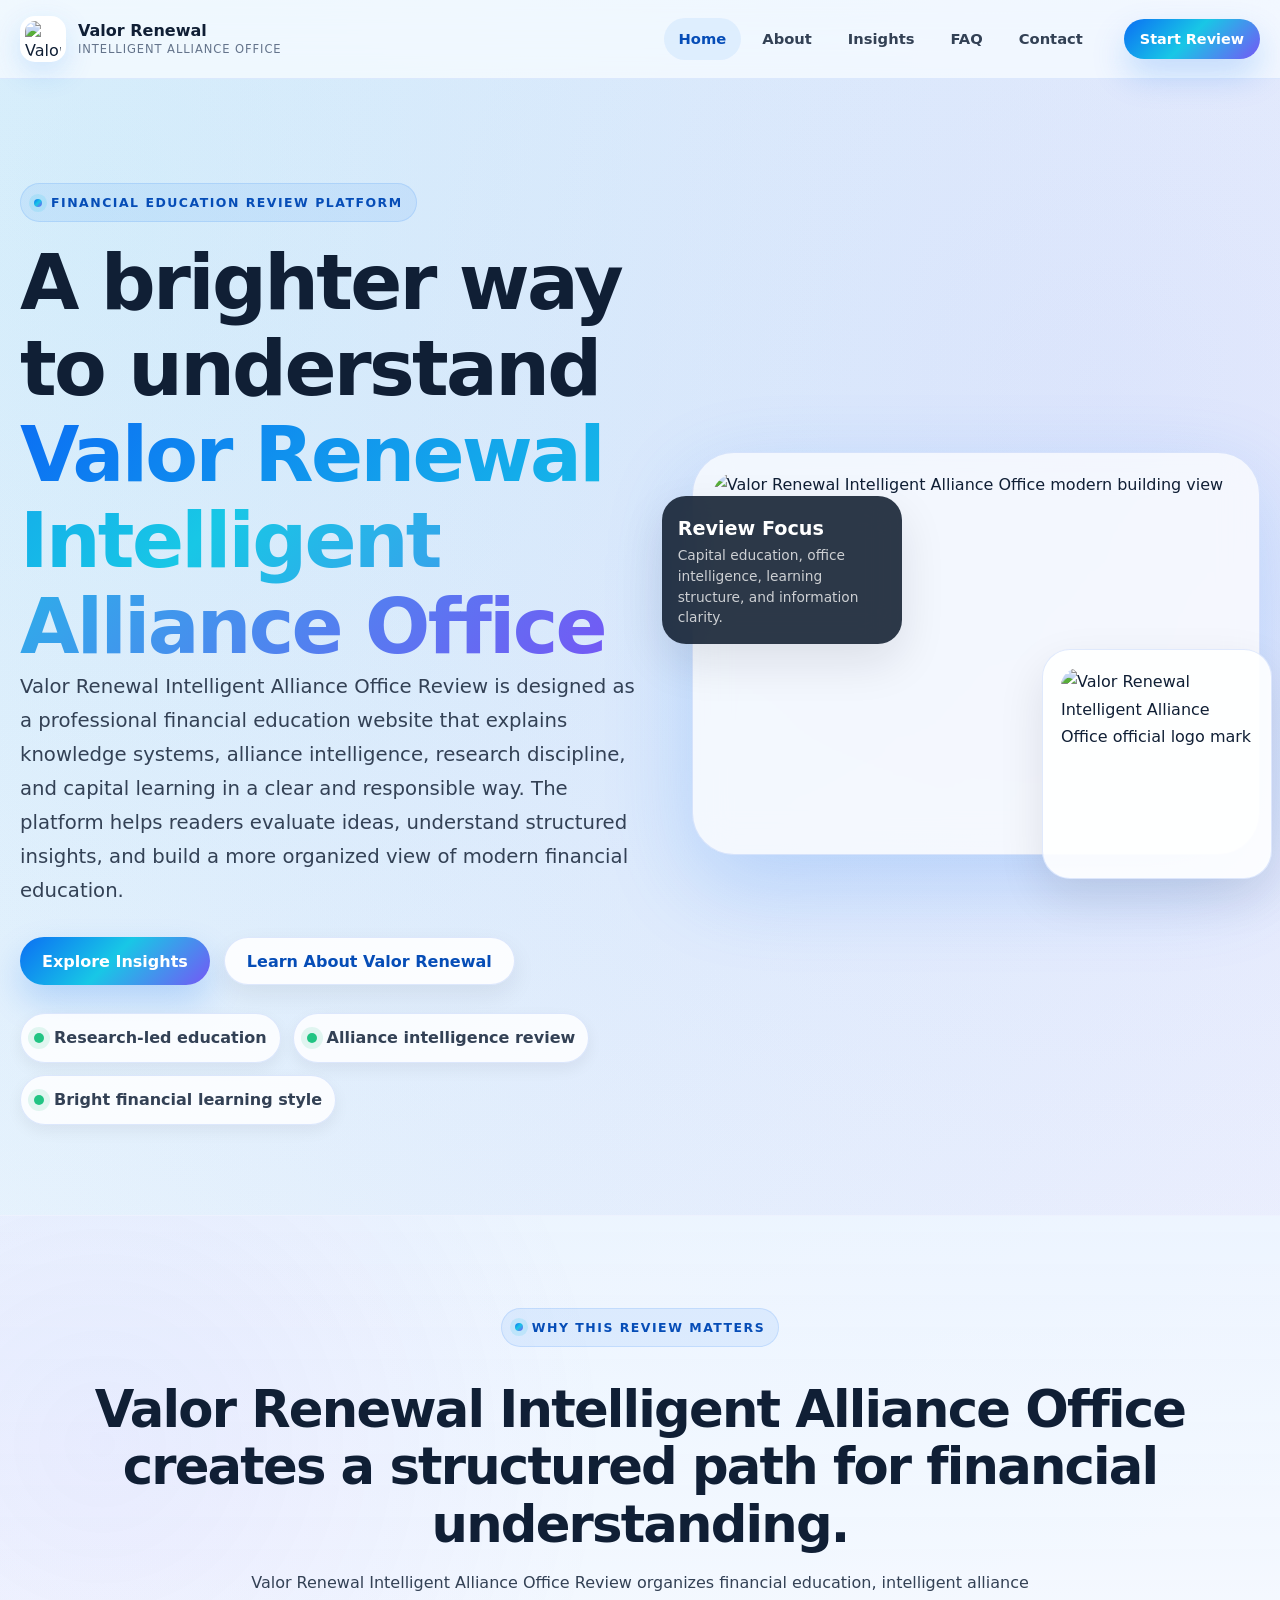
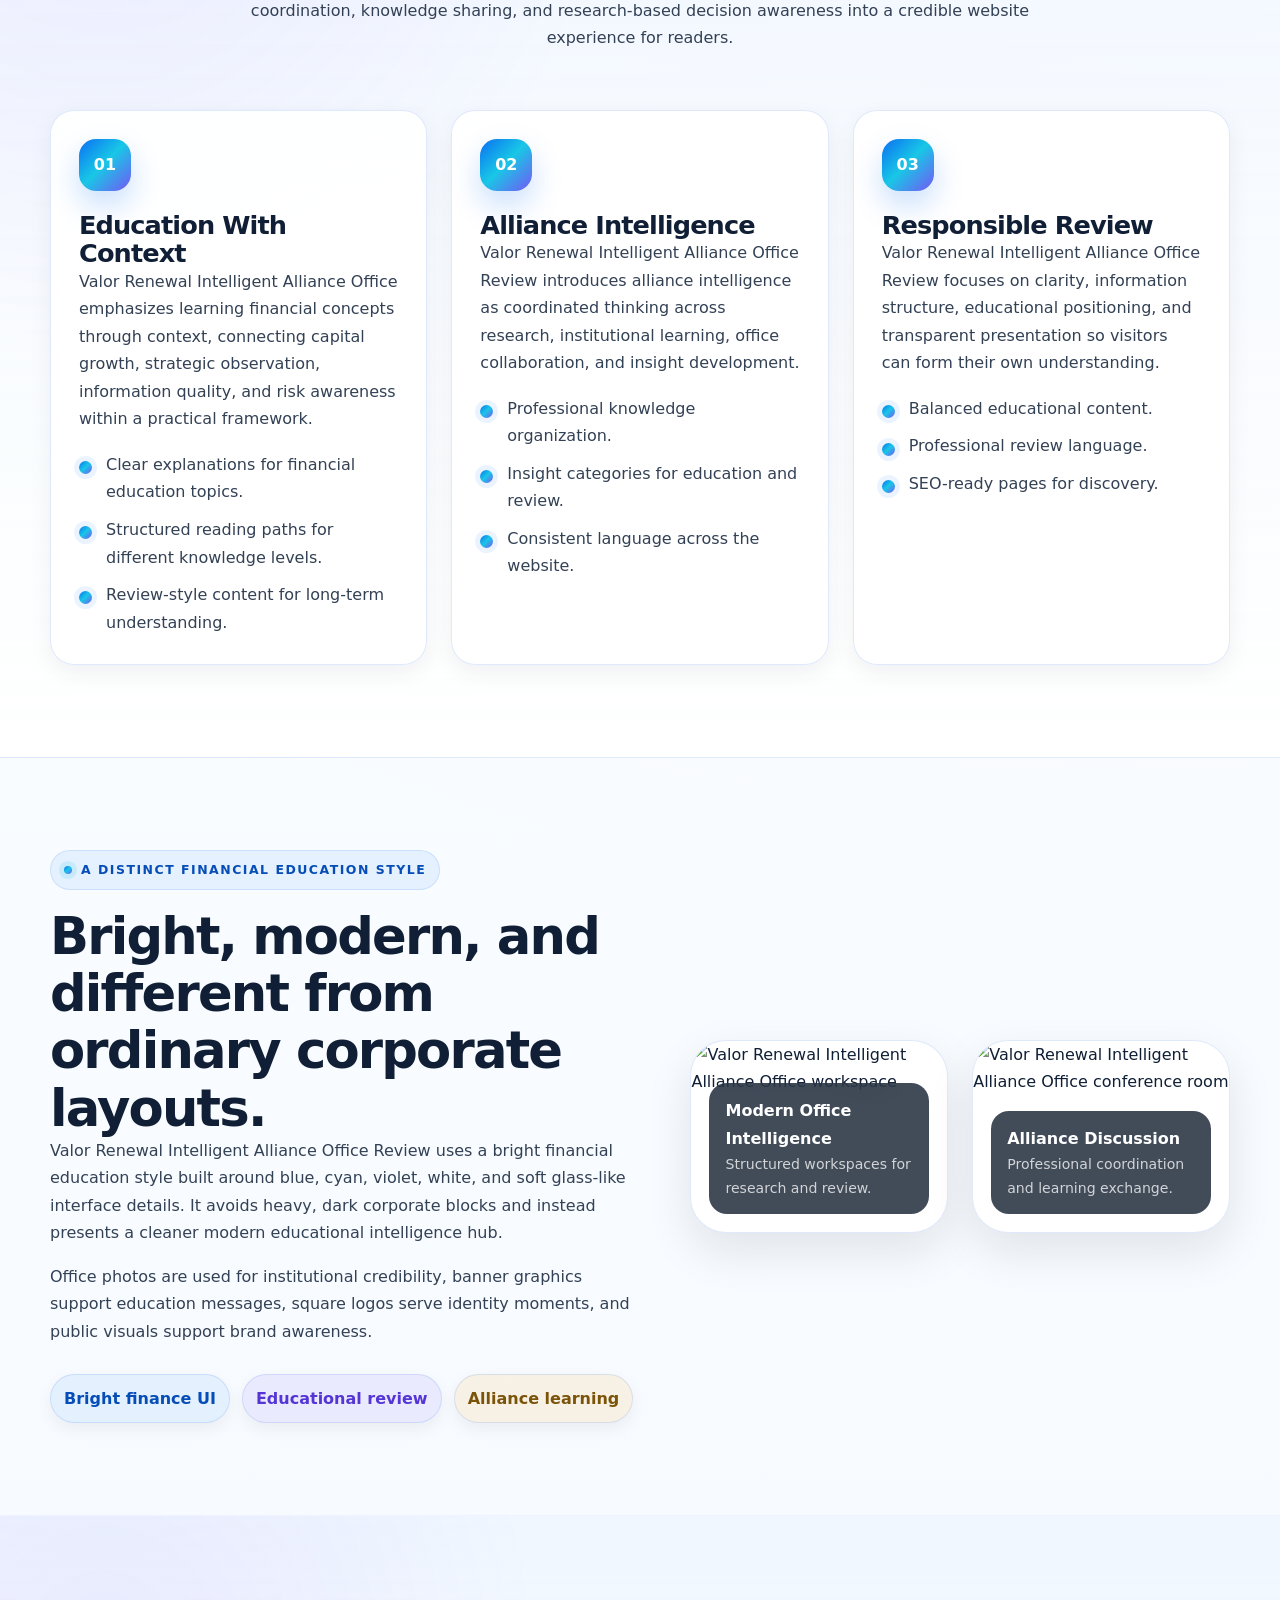
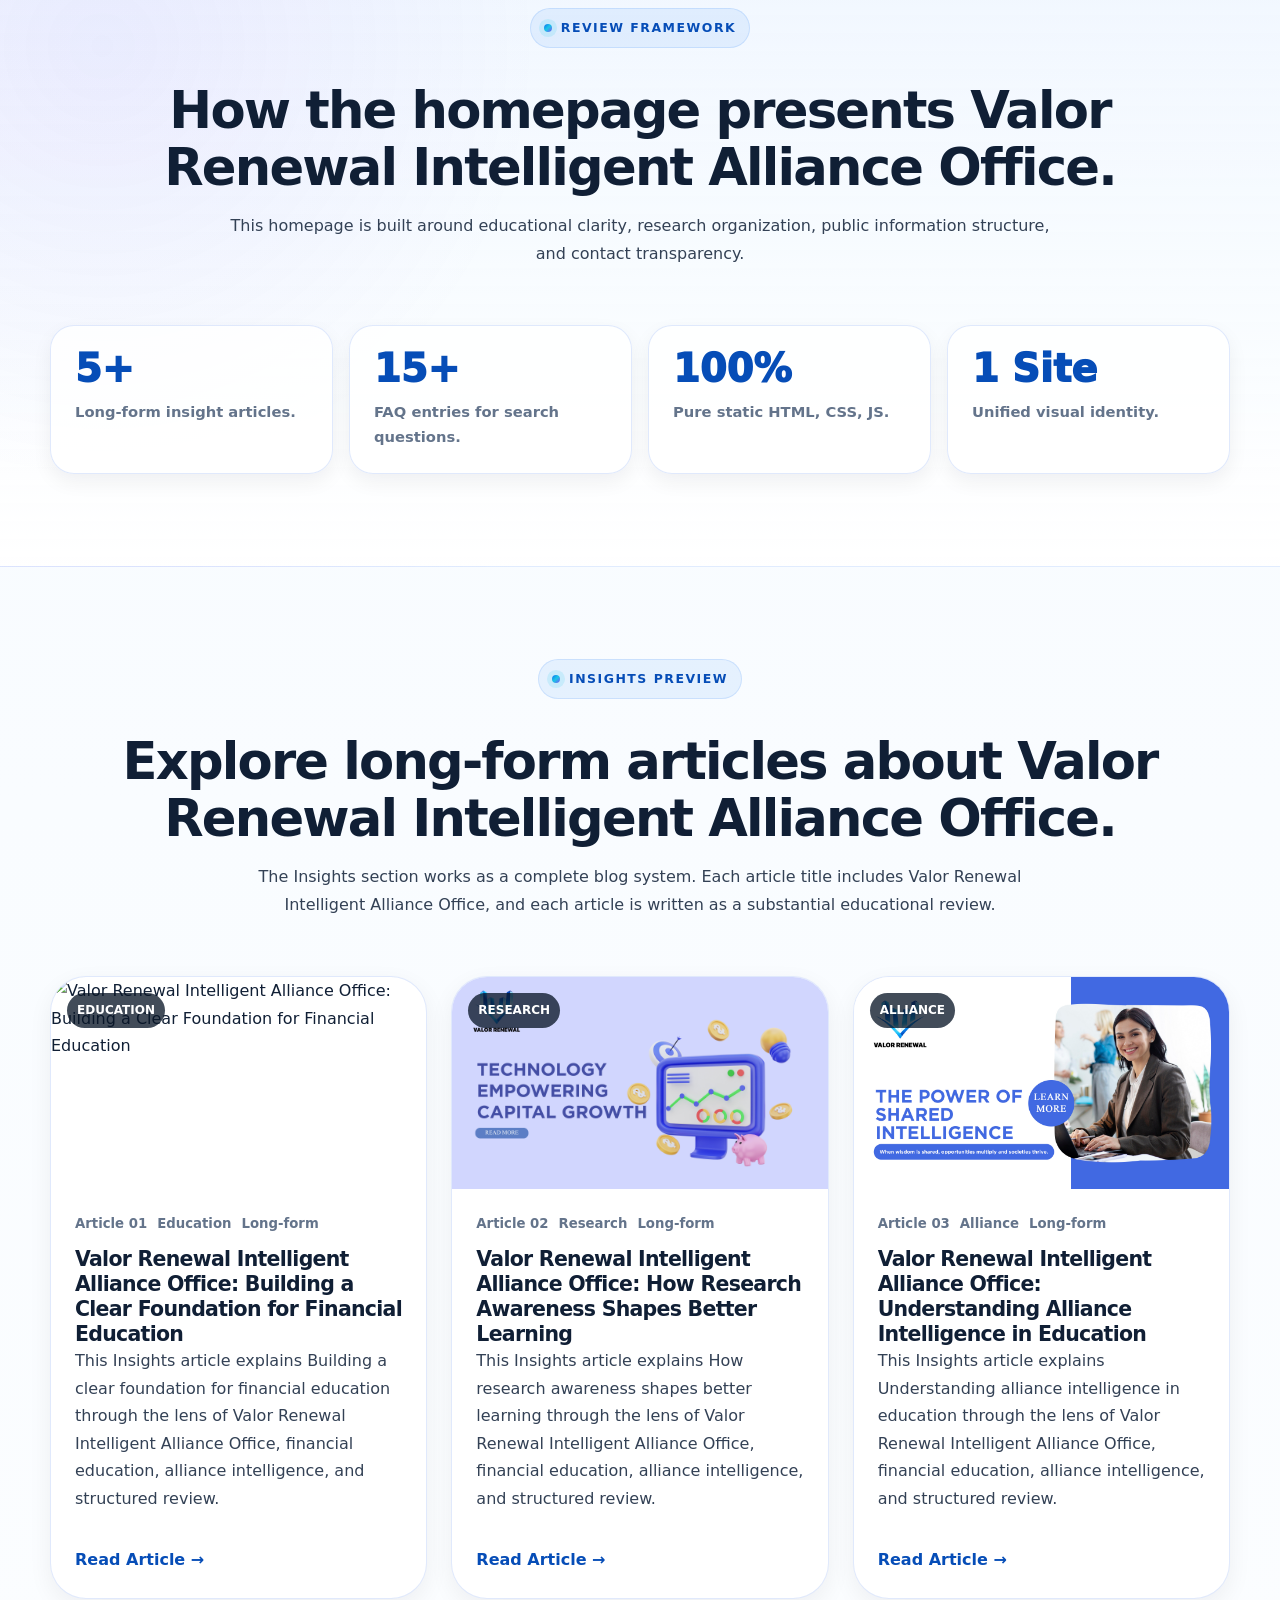
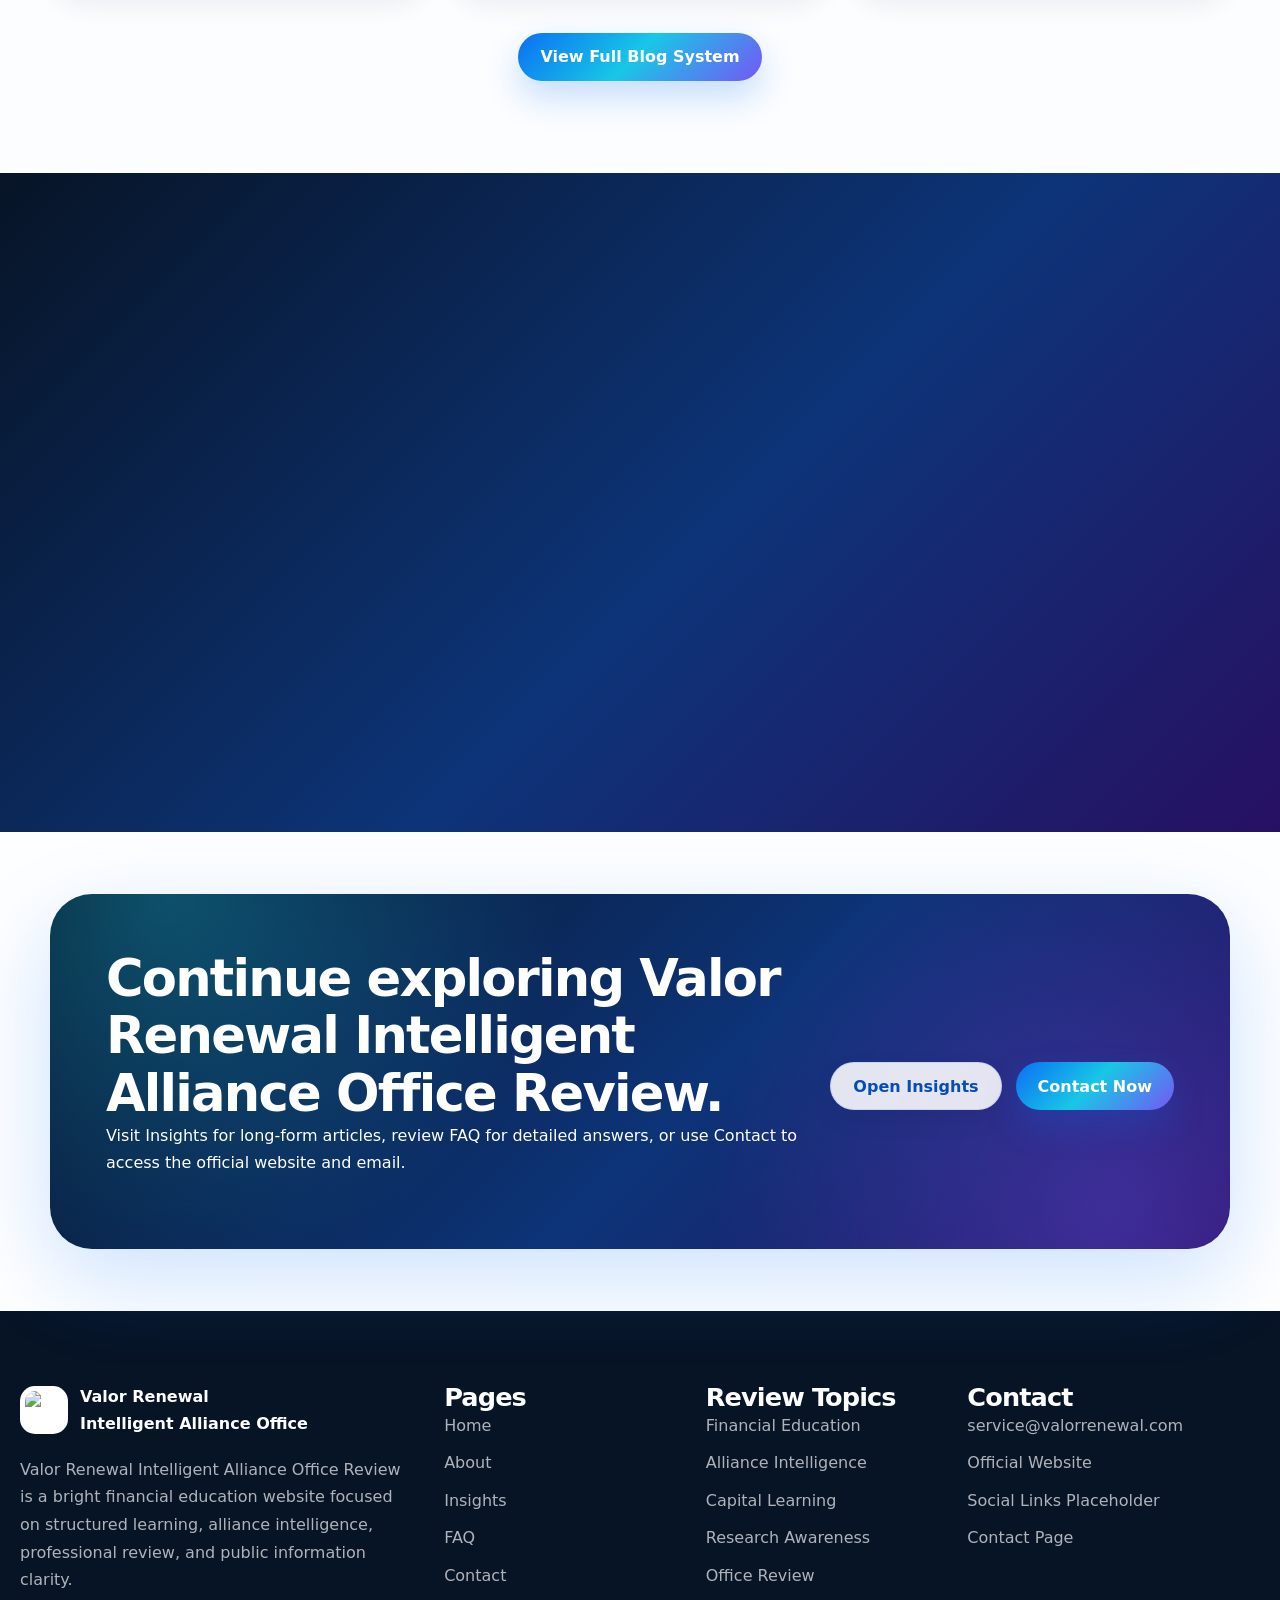
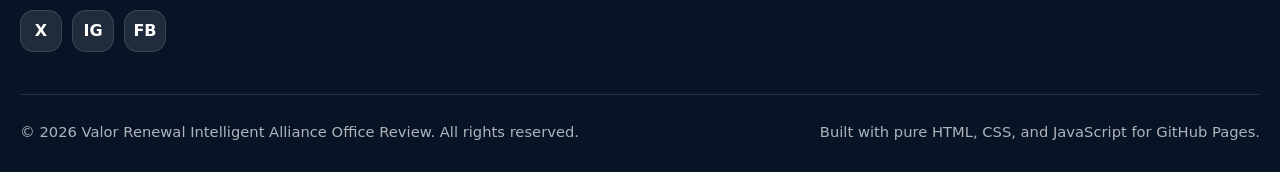
==== index.html @ 19600dc2 "Add files via upload" ====
<!DOCTYPE html>
<html lang="en">
<head>
  <meta charset="UTF-8">
  <meta http-equiv="X-UA-Compatible" content="IE=edge">
  <title>Valor Renewal Intelligent Alliance Office Review | Financial Education &amp; Alliance Intelligence</title>
  <meta name="viewport" content="width=device-width, initial-scale=1.0">
  <meta name="description" content="Valor Renewal Intelligent Alliance Office Review introduces a bright, modern financial education platform focused on alliance intelligence, structured learning, research insight, and responsible knowledge growth.">
  <meta name="keywords" content="Valor Renewal Intelligent Alliance Office, Valor Renewal Intelligent Alliance Office Review, financial education, alliance intelligence, capital literacy, research awareness, professional review">
  <meta name="author" content="Valor Renewal Intelligent Alliance Office Review">
  <meta name="robots" content="index, follow">
  <link rel="canonical" href="https://ValorRenewal.github.io/">
  <meta property="og:type" content="website">
  <meta property="og:title" content="Valor Renewal Intelligent Alliance Office Review | Financial Education &amp; Alliance Intelligence">
  <meta property="og:description" content="Valor Renewal Intelligent Alliance Office Review introduces a bright, modern financial education platform focused on alliance intelligence, structured learning, research insight, and responsible knowledge growth.">
  <meta property="og:url" content="https://ValorRenewal.github.io/">
  <meta property="og:image" content="https://ValorRenewal.github.io/images/LOGO2.png">
  <meta property="og:site_name" content="Valor Renewal Intelligent Alliance Office Review">
  <meta name="twitter:card" content="summary_large_image">
  <meta name="twitter:title" content="Valor Renewal Intelligent Alliance Office Review | Financial Education &amp; Alliance Intelligence">
  <meta name="twitter:description" content="Valor Renewal Intelligent Alliance Office Review introduces a bright, modern financial education platform focused on alliance intelligence, structured learning, research insight, and responsible knowledge growth.">
  <meta name="twitter:image" content="https://ValorRenewal.github.io/images/LOGO2.png">
  <link rel="icon" type="image/png" href="images/LOGO2.png">
  <link rel="apple-touch-icon" href="images/LOGO1.png">
  <link rel="stylesheet" href="css/style.css">
  <script type="application/ld+json">{"@context":"https://schema.org","@type":"EducationalOrganization","name":"Valor Renewal Intelligent Alliance Office Review","alternateName":"Valor Renewal Intelligent Alliance Office","url":"https://ValorRenewal.github.io/","logo":"https://ValorRenewal.github.io/images/LOGO2.png","email":"service@valorrenewal.com","sameAs":["https://valorrenewal.com/"]}</script>
</head>
<body>
  <header class="site-header"><div class="container-wide nav-shell"><a class="brand-link" href="index.html" aria-label="Valor Renewal Intelligent Alliance Office Review Home"><img class="brand-logo" src="images/LOGO2.png" alt="Valor Renewal Intelligent Alliance Office logo"><span class="brand-text"><span class="brand-name">Valor Renewal</span><span class="brand-subtitle">Intelligent Alliance Office</span></span></a><nav class="nav-menu" aria-label="Primary navigation"><a class="nav-link" href="index.html">Home</a><a class="nav-link" href="about.html">About</a><a class="nav-link" href="insights.html">Insights</a><a class="nav-link" href="faq.html">FAQ</a><a class="nav-link" href="contact.html">Contact</a></nav><div class="header-actions"><a class="btn btn-primary btn-sm" href="contact.html">Start Review</a><button class="nav-toggle" type="button" aria-label="Open navigation menu" aria-expanded="false"><span></span><span></span><span></span></button></div></div></header>

  <main>
    <section class="hero"><div class="container-wide hero-grid"><div data-reveal="fade-right"><span class="eyebrow">Financial Education Review Platform</span><h1>A brighter way to understand <span class="gradient-text">Valor Renewal Intelligent Alliance Office</span></h1><p class="hero-lead">Valor Renewal Intelligent Alliance Office Review is designed as a professional financial education website that explains knowledge systems, alliance intelligence, research discipline, and capital learning in a clear and responsible way. The platform helps readers evaluate ideas, understand structured insights, and build a more organized view of modern financial education.</p><div class="hero-actions"><a class="btn btn-primary" href="insights.html">Explore Insights</a><a class="btn btn-secondary" href="about.html">Learn About Valor Renewal</a></div><div class="hero-proof"><div class="proof-item"><span class="proof-dot"></span><span>Research-led education</span></div><div class="proof-item"><span class="proof-dot"></span><span>Alliance intelligence review</span></div><div class="proof-item"><span class="proof-dot"></span><span>Bright financial learning style</span></div></div></div><div class="hero-visual" data-reveal="fade-left"><div class="hero-floating-card float-animation"><strong>Review Focus</strong><span>Capital education, office intelligence, learning structure, and information clarity.</span></div><div class="hero-panel"><img src="images/3-1.png" alt="Valor Renewal Intelligent Alliance Office modern building view"></div><div class="hero-logo-card"><img src="images/LOGO1.png" alt="Valor Renewal Intelligent Alliance Office official logo mark"></div></div></div></section>
    <section class="section section-soft"><div class="container"><div class="section-heading center" data-reveal><span class="eyebrow">Why This Review Matters</span><h2>Valor Renewal Intelligent Alliance Office creates a structured path for financial understanding.</h2><p>Valor Renewal Intelligent Alliance Office Review organizes financial education, intelligent alliance coordination, knowledge sharing, and research-based decision awareness into a credible website experience for readers.</p></div><div class="grid grid-3"><article class="card" data-reveal><div class="card-icon">01</div><h3>Education With Context</h3><p>Valor Renewal Intelligent Alliance Office emphasizes learning financial concepts through context, connecting capital growth, strategic observation, information quality, and risk awareness within a practical framework.</p><ul class="feature-list"><li>Clear explanations for financial education topics.</li><li>Structured reading paths for different knowledge levels.</li><li>Review-style content for long-term understanding.</li></ul></article><article class="card" data-reveal><div class="card-icon">02</div><h3>Alliance Intelligence</h3><p>Valor Renewal Intelligent Alliance Office Review introduces alliance intelligence as coordinated thinking across research, institutional learning, office collaboration, and insight development.</p><ul class="feature-list"><li>Professional knowledge organization.</li><li>Insight categories for education and review.</li><li>Consistent language across the website.</li></ul></article><article class="card" data-reveal><div class="card-icon">03</div><h3>Responsible Review</h3><p>Valor Renewal Intelligent Alliance Office Review focuses on clarity, information structure, educational positioning, and transparent presentation so visitors can form their own understanding.</p><ul class="feature-list"><li>Balanced educational content.</li><li>Professional review language.</li><li>SEO-ready pages for discovery.</li></ul></article></div></div></section>
    <section class="section"><div class="container split-showcase"><div data-reveal="fade-right"><span class="eyebrow">A Distinct Financial Education Style</span><h2>Bright, modern, and different from ordinary corporate layouts.</h2><p>Valor Renewal Intelligent Alliance Office Review uses a bright financial education style built around blue, cyan, violet, white, and soft glass-like interface details. It avoids heavy, dark corporate blocks and instead presents a cleaner modern educational intelligence hub.</p><p>Office photos are used for institutional credibility, banner graphics support education messages, square logos serve identity moments, and public visuals support brand awareness.</p><div class="badge-row"><span class="badge">Bright finance UI</span><span class="badge purple">Educational review</span><span class="badge gold">Alliance learning</span></div></div><div class="grid grid-2" data-reveal="fade-left"><div class="image-card ratio-office"><img src="images/3-2.png" alt="Valor Renewal Intelligent Alliance Office workspace"><div class="image-caption"><strong>Modern Office Intelligence</strong><span>Structured workspaces for research and review.</span></div></div><div class="image-card ratio-office"><img src="images/3-3.png" alt="Valor Renewal Intelligent Alliance Office conference room"><div class="image-caption"><strong>Alliance Discussion</strong><span>Professional coordination and learning exchange.</span></div></div></div></div></section>
    <section class="section section-soft"><div class="container"><div class="section-heading center" data-reveal><span class="eyebrow">Review Framework</span><h2>How the homepage presents Valor Renewal Intelligent Alliance Office.</h2><p>This homepage is built around educational clarity, research organization, public information structure, and contact transparency.</p></div><div class="metric-strip"><div class="metric-box"><span class="metric-value">5+</span><span class="metric-label">Long-form insight articles.</span></div><div class="metric-box"><span class="metric-value">15+</span><span class="metric-label">FAQ entries for search questions.</span></div><div class="metric-box"><span class="metric-value">100%</span><span class="metric-label">Pure static HTML, CSS, JS.</span></div><div class="metric-box"><span class="metric-value">1 Site</span><span class="metric-label">Unified visual identity.</span></div></div></div></section>
    <section class="section"><div class="container"><div class="section-heading center"><span class="eyebrow">Insights Preview</span><h2>Explore long-form articles about Valor Renewal Intelligent Alliance Office.</h2><p>The Insights section works as a complete blog system. Each article title includes Valor Renewal Intelligent Alliance Office, and each article is written as a substantial educational review.</p></div><div class="blog-grid"><article class="blog-card" data-blog-card data-category="education" data-reveal><div class="blog-image"><img src="images/4.png" alt="Valor Renewal Intelligent Alliance Office: Building a Clear Foundation for Financial Education"><span class="blog-category">Education</span></div><div class="blog-content"><div class="blog-meta"><span>Article 01</span><span>Education</span><span>Long-form</span></div><h3>Valor Renewal Intelligent Alliance Office: Building a Clear Foundation for Financial Education</h3><p>This Insights article explains Building a clear foundation for financial education through the lens of Valor Renewal Intelligent Alliance Office, financial education, alliance intelligence, and structured review.</p><a class="blog-link" href="article-1.html">Read Article</a></div></article><article class="blog-card" data-blog-card data-category="research" data-reveal><div class="blog-image"><img src="images/13.png" alt="Valor Renewal Intelligent Alliance Office: How Research Awareness Shapes Better Learning"><span class="blog-category">Research</span></div><div class="blog-content"><div class="blog-meta"><span>Article 02</span><span>Research</span><span>Long-form</span></div><h3>Valor Renewal Intelligent Alliance Office: How Research Awareness Shapes Better Learning</h3><p>This Insights article explains How research awareness shapes better learning through the lens of Valor Renewal Intelligent Alliance Office, financial education, alliance intelligence, and structured review.</p><a class="blog-link" href="article-2.html">Read Article</a></div></article><article class="blog-card" data-blog-card data-category="alliance" data-reveal><div class="blog-image"><img src="images/7.png" alt="Valor Renewal Intelligent Alliance Office: Understanding Alliance Intelligence in Education"><span class="blog-category">Alliance</span></div><div class="blog-content"><div class="blog-meta"><span>Article 03</span><span>Alliance</span><span>Long-form</span></div><h3>Valor Renewal Intelligent Alliance Office: Understanding Alliance Intelligence in Education</h3><p>This Insights article explains Understanding alliance intelligence in education through the lens of Valor Renewal Intelligent Alliance Office, financial education, alliance intelligence, and structured review.</p><a class="blog-link" href="article-3.html">Read Article</a></div></article></div><div class="center" style="margin-top:34px"><a class="btn btn-primary" href="insights.html">View Full Blog System</a></div></div></section>
    <section class="section section-dark"><div class="container split-showcase"><div data-reveal="fade-right"><span class="eyebrow">Professional Review Tone</span><h2>Designed for readers who want clarity before deeper research.</h2><p>Valor Renewal Intelligent Alliance Office Review presents information with a steady, positive, and educational tone. The content explains the brand through learning value, structured information, office collaboration, and intelligent financial education.</p><div class="hero-actions"><a class="btn btn-secondary" href="faq.html">Read FAQ</a><a class="btn btn-primary" href="contact.html">Contact Office</a></div></div><div class="review-panel" data-reveal="fade-left"><h3>Homepage Review Summary</h3><p>Valor Renewal Intelligent Alliance Office Review is positioned as a polished financial education and alliance intelligence website. Its strongest value is the way it organizes brand information into clear sections.</p><div class="timeline"><div class="timeline-item"><span class="timeline-dot"></span><h4>Discover</h4><p>Understand the purpose and educational identity.</p></div><div class="timeline-item"><span class="timeline-dot"></span><h4>Evaluate</h4><p>Explore learning themes and review clarity.</p></div><div class="timeline-item"><span class="timeline-dot"></span><h4>Continue</h4><p>Move toward About, Insights, FAQ, and Contact.</p></div></div></div></div></section>
    <section class="section-tight"><div class="container"><div class="cta-band"><div class="cta-content"><div><h2>Continue exploring Valor Renewal Intelligent Alliance Office Review.</h2><p>Visit Insights for long-form articles, review FAQ for detailed answers, or use Contact to access the official website and email.</p></div><div class="hero-actions"><a class="btn btn-secondary" href="insights.html">Open Insights</a><a class="btn btn-primary" href="contact.html">Contact Now</a></div></div></div></div></section>
  </main>
  <footer class="site-footer"><div class="container-wide"><div class="footer-grid"><div class="footer-col"><a class="footer-brand" href="index.html"><img src="images/LOGO2.png" alt="Valor Renewal Intelligent Alliance Office logo"><strong>Valor Renewal<br>Intelligent Alliance Office</strong></a><p>Valor Renewal Intelligent Alliance Office Review is a bright financial education website focused on structured learning, alliance intelligence, professional review, and public information clarity.</p><div class="social-row"><a class="social-link" href="#" data-placeholder-link>X</a><a class="social-link" href="#" data-placeholder-link>IG</a><a class="social-link" href="#" data-placeholder-link>FB</a></div></div><div class="footer-col"><h3>Pages</h3><div class="footer-links"><a href="index.html">Home</a><a href="about.html">About</a><a href="insights.html">Insights</a><a href="faq.html">FAQ</a><a href="contact.html">Contact</a></div></div><div class="footer-col"><h3>Review Topics</h3><div class="footer-links"><a href="insights.html">Financial Education</a><a href="insights.html">Alliance Intelligence</a><a href="insights.html">Capital Learning</a><a href="insights.html">Research Awareness</a><a href="insights.html">Office Review</a></div></div><div class="footer-col"><h3>Contact</h3><div class="footer-links"><a href="mailto:service@valorrenewal.com">service@valorrenewal.com</a><a href="https://valorrenewal.com/" target="_blank" rel="noopener noreferrer">Official Website</a><a href="contact.html">Social Links Placeholder</a><a href="contact.html">Contact Page</a></div></div></div><div class="footer-bottom"><span>© <span data-current-year></span> Valor Renewal Intelligent Alliance Office Review. All rights reserved.</span><span>Built with pure HTML, CSS, and JavaScript for GitHub Pages.</span></div></div></footer><button class="back-to-top" type="button" aria-label="Back to top">↑</button><script src="js/main.js"></script>
</body>
</html>
---- css/style.css ----
:root{--bg:#f7fbff;--paper:#fff;--ink:#101f35;--soft:#334155;--muted:#64748b;--line:rgba(37,99,235,.14);--blue:#0b6ff3;--cyan:#18c7e6;--violet:#7557f5;--gold:#f4b84a;--green:#21c483;--grad:linear-gradient(135deg,#0b6ff3 0%,#18c7e6 48%,#7557f5 100%);--dark:linear-gradient(135deg,#071426 0%,#0d3478 55%,#271063 100%);--shadow:0 18px 46px rgba(15,23,42,.10);--shadow-lg:0 30px 90px rgba(11,111,243,.20);--r:24px;--r2:36px;--max:1180px;--wide:1320px;--font:Inter,ui-sans-serif,system-ui,-apple-system,BlinkMacSystemFont,"Segoe UI",Arial,sans-serif}*{box-sizing:border-box}html{scroll-behavior:smooth}body{margin:0;font-family:var(--font);color:var(--ink);background:radial-gradient(circle at 8% 3%,rgba(24,199,230,.15),transparent 30%),radial-gradient(circle at 86% 6%,rgba(117,87,245,.14),transparent 34%),linear-gradient(180deg,#fff 0%,var(--bg) 48%,#fff 100%);line-height:1.72;overflow-x:hidden}body.no-scroll{overflow:hidden}img{display:block;max-width:100%;height:auto}a{color:inherit;text-decoration:none}p{margin:0 0 1rem;color:var(--soft)}h1,h2,h3,h4{margin:0;color:var(--ink);line-height:1.12;letter-spacing:-.035em}h1{font-size:clamp(2.55rem,6vw,5.55rem)}h2{font-size:clamp(2rem,4vw,3.45rem)}h3{font-size:clamp(1.25rem,2vw,1.78rem)}.container{width:min(var(--max),calc(100% - 40px));margin:auto}.container-wide{width:min(var(--wide),calc(100% - 40px));margin:auto}.section{padding:92px 0}.section-tight{padding:62px 0}.section-soft{background:radial-gradient(circle at 8% 20%,rgba(117,87,245,.08),transparent 34%),linear-gradient(180deg,rgba(238,246,255,.82),rgba(255,255,255,.96));border-block:1px solid rgba(37,99,235,.08)}.section-dark{background:var(--dark);color:#fff}.section-dark h1,.section-dark h2,.section-dark h3,.section-dark p{color:#fff}.grid{display:grid;gap:24px}.grid-2{grid-template-columns:repeat(2,1fr)}.grid-3{grid-template-columns:repeat(3,1fr)}.grid-4{grid-template-columns:repeat(4,1fr)}.center{text-align:center}.gradient-text{background:var(--grad);-webkit-background-clip:text;background-clip:text;color:transparent}.site-header{position:sticky;top:0;z-index:1000;background:rgba(247,251,255,.78);backdrop-filter:blur(20px);border-bottom:1px solid rgba(37,99,235,.10);transition:.25s}.site-header.is-scrolled{background:rgba(255,255,255,.92);box-shadow:0 10px 30px rgba(15,23,42,.08)}.nav-shell{height:78px;display:flex;align-items:center;gap:26px;justify-content:space-between}.brand-link{display:flex;align-items:center;gap:12px;min-width:max-content}.brand-logo{width:46px;height:46px;object-fit:contain;border-radius:15px;background:#fff;padding:5px;box-shadow:0 10px 30px rgba(11,111,243,.16)}.brand-text{display:grid;line-height:1.05}.brand-name{font-weight:900}.brand-subtitle{margin-top:4px;color:var(--muted);font-size:.72rem;letter-spacing:.08em;text-transform:uppercase}.nav-menu{display:flex;align-items:center;gap:6px;margin-left:auto}.nav-link{min-height:42px;display:flex;align-items:center;padding:0 15px;border-radius:999px;color:var(--soft);font-weight:800;font-size:.92rem;transition:.22s}.nav-link:hover,.nav-link.is-active{color:#064db7;background:rgba(11,111,243,.08)}.header-actions{display:flex;gap:12px;align-items:center}.nav-toggle{display:none;width:46px;height:46px;border:1px solid var(--line);border-radius:16px;background:#fff;box-shadow:0 6px 16px rgba(15,23,42,.07)}.nav-toggle span{display:block;width:20px;height:2px;margin:5px auto;background:var(--ink);border-radius:10px;transition:.22s}.nav-toggle.is-open span:nth-child(1){transform:translateY(7px) rotate(45deg)}.nav-toggle.is-open span:nth-child(2){opacity:0}.nav-toggle.is-open span:nth-child(3){transform:translateY(-7px) rotate(-45deg)}.btn{display:inline-flex;align-items:center;justify-content:center;gap:10px;min-height:48px;padding:0 22px;border:0;border-radius:999px;font-weight:900;white-space:nowrap;transition:.22s}.btn:hover{transform:translateY(-2px)}.btn-primary{background:var(--grad);color:#fff;box-shadow:0 16px 34px rgba(11,111,243,.22)}.btn-secondary{background:rgba(255,255,255,.88);color:#064db7;border:1px solid var(--line);box-shadow:0 10px 24px rgba(15,23,42,.07)}.btn-ghost{background:rgba(11,111,243,.07);color:#064db7}.btn-sm{min-height:40px;padding:0 16px;font-size:.9rem}.eyebrow{display:inline-flex;align-items:center;gap:9px;width:max-content;max-width:100%;padding:8px 13px;margin-bottom:18px;border-radius:999px;background:rgba(11,111,243,.08);border:1px solid rgba(11,111,243,.12);color:#064db7;font-size:.78rem;font-weight:900;letter-spacing:.12em;text-transform:uppercase}.eyebrow:before{content:"";width:8px;height:8px;border-radius:50%;background:var(--grad);box-shadow:0 0 0 5px rgba(24,199,230,.14)}.section-dark .eyebrow{background:rgba(255,255,255,.12);color:#fff;border-color:rgba(255,255,255,.18)}.hero{padding:104px 0 90px;overflow:hidden}.hero-grid,.split-showcase{display:grid;grid-template-columns:1.04fr .96fr;align-items:center;gap:56px;position:relative}.hero-lead,.subpage-description{font-size:clamp(1.05rem,1.7vw,1.23rem);max-width:780px}.hero-actions{display:flex;align-items:center;flex-wrap:wrap;gap:14px;margin-top:30px}.hero-proof,.badge-row{display:flex;flex-wrap:wrap;gap:12px;margin-top:28px}.proof-item,.badge{display:flex;align-items:center;gap:10px;padding:10px 13px;border-radius:999px;background:rgba(255,255,255,.82);border:1px solid var(--line);box-shadow:0 6px 16px rgba(15,23,42,.06);color:var(--soft);font-weight:800}.proof-dot{width:10px;height:10px;border-radius:50%;background:var(--green);box-shadow:0 0 0 6px rgba(34,199,134,.12)}.badge{color:#064db7;background:rgba(11,111,243,.08)}.badge.gold{color:#7b540a;background:rgba(244,184,74,.14)}.badge.purple{color:#5536d5;background:rgba(117,87,245,.10)}.hero-panel{position:relative;border-radius:42px;padding:18px;background:rgba(255,255,255,.66);border:1px solid var(--line);box-shadow:var(--shadow-lg);backdrop-filter:blur(18px)}.hero-panel img{width:100%;aspect-ratio:16/11;object-fit:cover;border-radius:30px}.hero-logo-card{position:absolute;right:-12px;bottom:-24px;width:min(230px,42%);padding:18px;border-radius:28px;background:rgba(255,255,255,.9);border:1px solid var(--line);box-shadow:var(--shadow)}.hero-logo-card img{aspect-ratio:1;object-fit:contain;border-radius:18px}.hero-floating-card{position:absolute;left:-30px;top:44px;z-index:2;max-width:240px;padding:16px;border-radius:24px;background:rgba(7,20,38,.84);color:#fff;box-shadow:var(--shadow);backdrop-filter:blur(18px)}.hero-floating-card strong{display:block;font-size:1.2rem}.hero-floating-card span{display:block;color:rgba(255,255,255,.76);font-size:.86rem;line-height:1.5}.subpage-hero{padding:92px 0 72px;background:radial-gradient(circle at 14% 8%,rgba(24,199,230,.17),transparent 34%),radial-gradient(circle at 82% 12%,rgba(117,87,245,.15),transparent 36%),linear-gradient(180deg,rgba(238,246,255,.95),rgba(255,255,255,.98));border-bottom:1px solid rgba(37,99,235,.10)}.subpage-kicker{display:flex;align-items:center;gap:12px;margin-top:26px;color:var(--muted);font-weight:800}.subpage-kicker a{color:#064db7}.section-heading{display:grid;gap:16px;margin-bottom:42px}.section-heading.center{justify-items:center}.section-heading p{max-width:820px}.card,.review-panel,.contact-card,.sidebar-card{position:relative;padding:28px;border-radius:var(--r);background:rgba(255,255,255,.92);border:1px solid var(--line);box-shadow:0 8px 24px rgba(15,23,42,.06);overflow:hidden;transition:.45s cubic-bezier(.2,.8,.2,1)}.card:hover,.blog-card:hover,.contact-method:hover{transform:translateY(-8px);box-shadow:var(--shadow);border-color:rgba(11,111,243,.25)}.card-icon{width:52px;height:52px;border-radius:17px;display:grid;place-items:center;margin-bottom:20px;background:var(--grad);color:#fff;font-weight:900;box-shadow:0 14px 30px rgba(11,111,243,.22)}.feature-list{padding:0;margin:18px 0 0;list-style:none;display:grid;gap:10px}.feature-list li{position:relative;padding-left:27px;color:var(--soft)}.feature-list li:before{content:"";position:absolute;left:0;top:.65em;width:13px;height:13px;border-radius:50%;background:var(--grad);box-shadow:0 0 0 5px rgba(11,111,243,.08)}.image-card{position:relative;border-radius:var(--r2);overflow:hidden;background:#fff;border:1px solid var(--line);box-shadow:var(--shadow)}.image-card img{width:100%;object-fit:cover}.ratio-wide img{aspect-ratio:16/9}.ratio-office img{aspect-ratio:4/3}.ratio-square img{aspect-ratio:1;object-fit:contain;padding:20px;background:#fff}.image-caption{position:absolute;left:18px;right:18px;bottom:18px;padding:14px 16px;border-radius:18px;background:rgba(7,20,38,.76);color:#fff;backdrop-filter:blur(14px)}.image-caption span{display:block;color:rgba(255,255,255,.76);font-size:.88rem}.metric-strip{display:grid;grid-template-columns:repeat(4,1fr);gap:16px}.metric-box{padding:24px;border-radius:24px;background:rgba(255,255,255,.82);border:1px solid var(--line);box-shadow:0 8px 20px rgba(15,23,42,.06)}.metric-value{display:block;font-size:clamp(1.65rem,3vw,2.55rem);font-weight:950;color:#064db7;line-height:1}.metric-label{display:block;margin-top:10px;color:var(--muted);font-size:.92rem;font-weight:750}.timeline{display:grid;gap:18px;position:relative}.timeline:before{content:"";position:absolute;left:17px;top:8px;bottom:8px;width:2px;background:linear-gradient(180deg,rgba(11,111,243,.2),rgba(117,87,245,.22))}.timeline-item{position:relative;padding-left:54px}.timeline-dot{position:absolute;left:5px;top:5px;width:26px;height:26px;border-radius:50%;background:var(--grad);border:6px solid #fff;box-shadow:0 8px 20px rgba(11,111,243,.18)}.blog-grid{display:grid;grid-template-columns:repeat(3,1fr);gap:24px}.blog-card{display:flex;flex-direction:column;min-height:100%;border-radius:var(--r2);background:#fff;overflow:hidden;border:1px solid var(--line);box-shadow:0 8px 24px rgba(15,23,42,.06);transition:.45s cubic-bezier(.2,.8,.2,1)}.blog-image{position:relative;overflow:hidden}.blog-image img{width:100%;aspect-ratio:16/9;object-fit:cover;transition:transform .7s}.blog-card:hover .blog-image img{transform:scale(1.045)}.blog-category{position:absolute;left:16px;top:16px;padding:7px 10px;border-radius:999px;background:rgba(7,20,38,.76);color:#fff;font-size:.75rem;font-weight:900;text-transform:uppercase}.blog-content{display:flex;flex-direction:column;flex:1;padding:24px}.blog-meta{display:flex;flex-wrap:wrap;gap:10px;margin-bottom:12px;color:var(--muted);font-size:.83rem;font-weight:800}.blog-card h2,.blog-card h3{font-size:1.28rem;line-height:1.22}.blog-link{margin-top:auto;padding-top:18px;color:#064db7;font-weight:900}.blog-link:after{content:" →"}.featured-article{display:grid;grid-template-columns:1fr .85fr;gap:0;margin-bottom:28px;border-radius:42px;background:#fff;border:1px solid var(--line);box-shadow:var(--shadow);overflow:hidden}.featured-article img{width:100%;height:100%;min-height:430px;object-fit:cover}.featured-article-content{padding:42px;display:flex;flex-direction:column;justify-content:center}.insights-toolbar{display:flex;justify-content:space-between;align-items:center;gap:18px;margin-bottom:32px;padding:18px;border-radius:24px;background:rgba(255,255,255,.82);border:1px solid var(--line);box-shadow:0 8px 22px rgba(15,23,42,.06)}.search-box{position:relative;flex:1;min-width:220px}.search-box input{width:100%;height:48px;padding:0 18px;border:1px solid var(--line);border-radius:999px;outline:none}.filter-row{display:flex;flex-wrap:wrap;gap:9px}.filter-btn{height:40px;padding:0 14px;border:1px solid var(--line);border-radius:999px;background:#fff;color:var(--soft);font-weight:800}.filter-btn.is-active,.filter-btn:hover{background:var(--blue);border-color:var(--blue);color:#fff}.article-shell{display:grid;grid-template-columns:minmax(0,1fr) 320px;gap:40px;align-items:start}.article-hero-image{margin-top:34px;border-radius:42px;overflow:hidden;box-shadow:var(--shadow);border:1px solid var(--line)}.article-hero-image img{width:100%;aspect-ratio:16/8;object-fit:cover}.article-content{padding:44px;border-radius:42px;background:#fff;border:1px solid var(--line);box-shadow:var(--shadow)}.article-content h2{margin:44px 0 16px;font-size:clamp(1.72rem,3vw,2.35rem)}.article-content h2:first-child{margin-top:0}.article-content p{font-size:1.04rem;margin-bottom:18px}.article-content blockquote{margin:34px 0;padding:28px 30px;border-left:5px solid var(--blue);border-radius:0 22px 22px 0;background:rgba(11,111,243,.06);font-weight:800;color:var(--ink)}.article-sidebar{position:sticky;top:104px;display:grid;gap:18px}.sidebar-card h3{font-size:1.12rem;margin-bottom:14px}.sidebar-links{display:grid;gap:10px}.sidebar-links a{display:flex;justify-content:space-between;gap:10px;padding:12px 0;border-bottom:1px solid rgba(37,99,235,.10);color:var(--soft);font-weight:800}.article-share{display:flex;gap:10px;flex-wrap:wrap}.share-btn{width:42px;height:42px;display:grid;place-items:center;border-radius:14px;background:rgba(11,111,243,.08);color:#064db7;font-weight:900}.reading-progress{position:fixed;top:0;left:0;width:0;height:3px;background:var(--grad);z-index:2000}.faq-layout{display:grid;grid-template-columns:.72fr 1.28fr;gap:36px;align-items:start}.faq-intro-card{position:sticky;top:104px;padding:32px;border-radius:var(--r2);background:var(--dark);color:#fff;box-shadow:var(--shadow-lg)}.faq-intro-card h2,.faq-intro-card p{color:#fff}.faq-list{display:grid;gap:14px}.faq-item{border-radius:22px;background:#fff;border:1px solid var(--line);box-shadow:0 8px 22px rgba(15,23,42,.06);overflow:hidden}.faq-question{width:100%;display:flex;justify-content:space-between;gap:18px;align-items:center;padding:22px 24px;border:0;background:transparent;text-align:left;color:var(--ink);font-weight:900;line-height:1.35;cursor:pointer}.faq-icon{width:32px;height:32px;display:grid;place-items:center;flex:0 0 auto;border-radius:50%;background:var(--grad);color:#fff;transition:.22s}.faq-question[aria-expanded="true"] .faq-icon{transform:rotate(45deg)}.faq-answer{max-height:0;overflow:hidden;transition:max-height .35s ease}.faq-answer-inner{padding:0 24px 24px}.contact-grid{display:grid;grid-template-columns:.92fr 1.08fr;gap:34px;align-items:start}.contact-methods{display:grid;gap:16px;margin-top:24px}.contact-method{display:flex;gap:14px;padding:16px;border-radius:20px;background:rgba(11,111,243,.05);border:1px solid rgba(37,99,235,.10);transition:.35s}.contact-icon{width:44px;height:44px;flex:0 0 auto;display:grid;place-items:center;border-radius:15px;background:var(--grad);color:#fff;font-weight:900}.contact-method strong{display:block}.contact-method a,.contact-method span{color:var(--muted);word-break:break-word}.form{display:grid;gap:16px}.form-row{display:grid;grid-template-columns:repeat(2,1fr);gap:16px}.form-field{display:grid;gap:8px}.form-field label{font-weight:850}.form-field input,.form-field textarea,.form-field select{width:100%;border:1px solid var(--line);border-radius:18px;background:#fff;outline:none;color:var(--ink)}.form-field input,.form-field select{height:52px;padding:0 16px}.form-field textarea{min-height:156px;resize:vertical;padding:14px 16px}.form-alert{display:none;padding:14px 16px;border-radius:18px;background:rgba(34,199,134,.1);color:#08724d;border:1px solid rgba(34,199,134,.18);font-weight:800}.form-alert.is-visible{display:block}.notice-box{padding:18px 20px;border-radius:22px;background:rgba(244,184,74,.12);border:1px solid rgba(244,184,74,.24)}.notice-box p{margin:0;color:#6f4b09;font-weight:800}.cta-band{position:relative;overflow:hidden;padding:56px;border-radius:42px;background:radial-gradient(circle at 10% 0%,rgba(24,199,230,.32),transparent 35%),radial-gradient(circle at 90% 90%,rgba(117,87,245,.34),transparent 36%),var(--dark);box-shadow:var(--shadow-lg)}.cta-band h2,.cta-band p{color:#fff}.cta-content{display:grid;grid-template-columns:1fr auto;align-items:center;gap:28px}.site-footer{padding:72px 0 28px;background:#071426;color:#fff}.footer-grid{display:grid;grid-template-columns:1.2fr .7fr .7fr .9fr;gap:34px;padding-bottom:42px;border-bottom:1px solid rgba(255,255,255,.12)}.footer-brand{display:flex;align-items:center;gap:12px;margin-bottom:18px}.footer-brand img{width:48px;height:48px;object-fit:contain;border-radius:15px;background:#fff;padding:5px}.footer-brand strong,.footer-col h3{color:#fff}.footer-grid p,.footer-links a,.footer-bottom{color:rgba(255,255,255,.68)}.footer-links{display:grid;gap:10px}.footer-links a:hover{color:#fff}.social-row{display:flex;flex-wrap:wrap;gap:10px}.social-link{width:42px;height:42px;display:grid;place-items:center;border-radius:14px;background:rgba(255,255,255,.1);border:1px solid rgba(255,255,255,.12);color:#fff;font-weight:900}.footer-bottom{display:flex;justify-content:space-between;gap:18px;padding-top:24px;font-size:.92rem}.back-to-top{position:fixed;right:22px;bottom:22px;width:48px;height:48px;display:grid;place-items:center;border:0;border-radius:16px;background:var(--grad);color:#fff;box-shadow:var(--shadow);opacity:0;pointer-events:none;transform:translateY(10px);transition:.22s;z-index:999}.back-to-top.is-visible{opacity:1;pointer-events:auto;transform:translateY(0)}[data-reveal]{opacity:0;transform:translateY(24px);transition:opacity .7s ease,transform .7s ease}[data-reveal].is-visible{opacity:1;transform:translateY(0)}[data-reveal="fade-left"]{transform:translateX(28px)}[data-reveal="fade-right"]{transform:translateX(-28px)}[data-reveal="zoom"]{transform:scale(.96)}[data-reveal="fade-left"].is-visible,[data-reveal="fade-right"].is-visible{transform:translateX(0)}[data-reveal="zoom"].is-visible{transform:scale(1)}.float-animation{animation:floatVR 6s ease-in-out infinite}@keyframes floatVR{50%{transform:translateY(-12px)}}
@media (max-width:1100px){.hero-grid,.split-showcase,.featured-article,.article-shell,.faq-layout,.contact-grid{grid-template-columns:1fr}.article-sidebar,.faq-intro-card{position:static}.metric-strip,.grid-4{grid-template-columns:repeat(2,1fr)}.blog-grid,.grid-3{grid-template-columns:repeat(2,1fr)}.footer-grid{grid-template-columns:1fr 1fr}.featured-article img{min-height:340px}.hero-floating-card{left:18px;top:22px}}
@media (max-width:880px){.nav-toggle{display:block}.header-actions .btn{display:none}.nav-menu{position:fixed;left:20px;right:20px;top:88px;display:grid;gap:8px;padding:18px;border-radius:26px;background:rgba(255,255,255,.97);border:1px solid var(--line);box-shadow:var(--shadow);transform:translateY(-14px);opacity:0;pointer-events:none;transition:.22s}.nav-menu.is-open{opacity:1;pointer-events:auto;transform:translateY(0)}.nav-link{justify-content:center;min-height:48px}.hero-logo-card,.hero-floating-card{position:static;width:100%;max-width:100%;margin-top:16px}.cta-content{grid-template-columns:1fr}.insights-toolbar{flex-direction:column;align-items:stretch}.form-row{grid-template-columns:1fr}}
@media (max-width:680px){.container,.container-wide{width:min(100% - 28px,var(--max))}.section{padding:72px 0}.nav-shell{height:70px}.brand-logo{width:42px;height:42px}.brand-subtitle{display:none}.hero-actions .btn{width:100%}.metric-strip,.blog-grid,.grid-2,.grid-3,.grid-4{grid-template-columns:1fr}.card,.review-panel,.contact-card,.article-content{padding:24px;border-radius:24px}.article-hero-image img{aspect-ratio:16/10}.cta-band{padding:28px;border-radius:28px}.footer-grid{grid-template-columns:1fr}.footer-bottom{flex-direction:column;align-items:flex-start}}
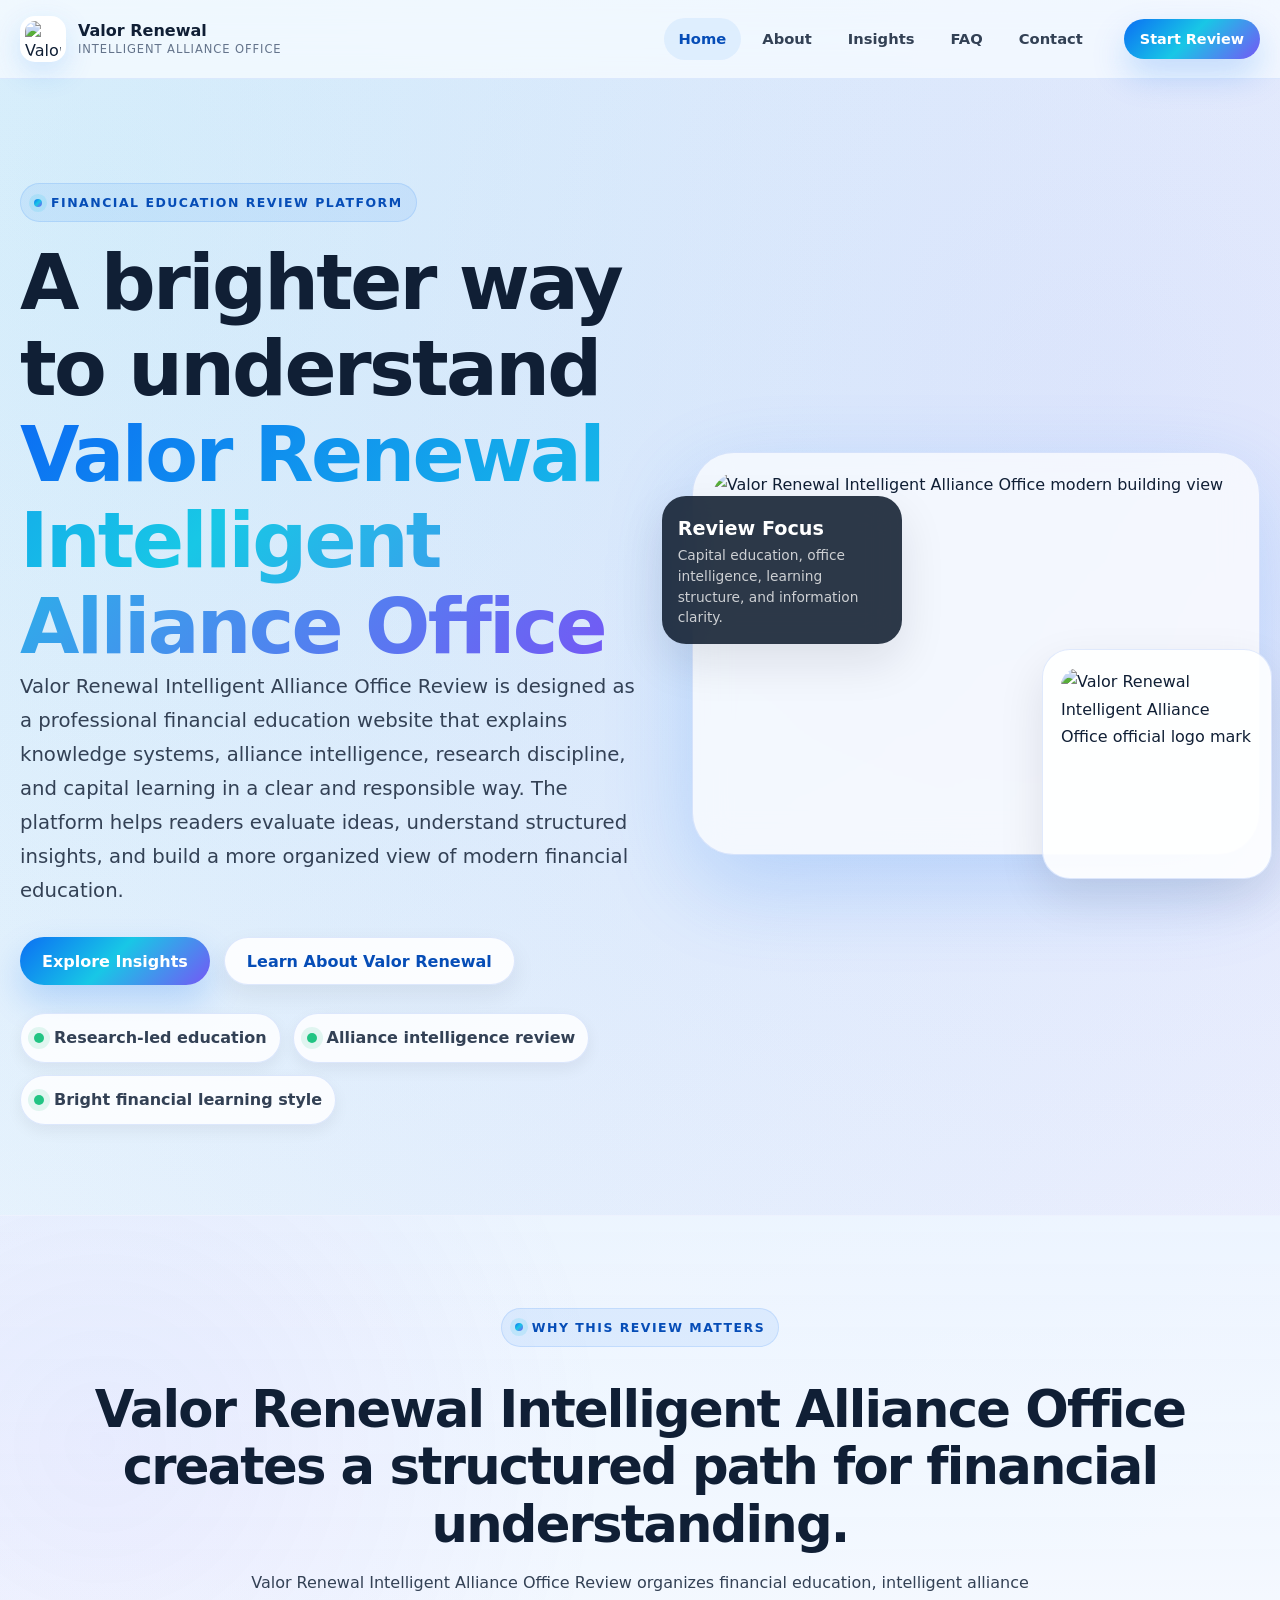
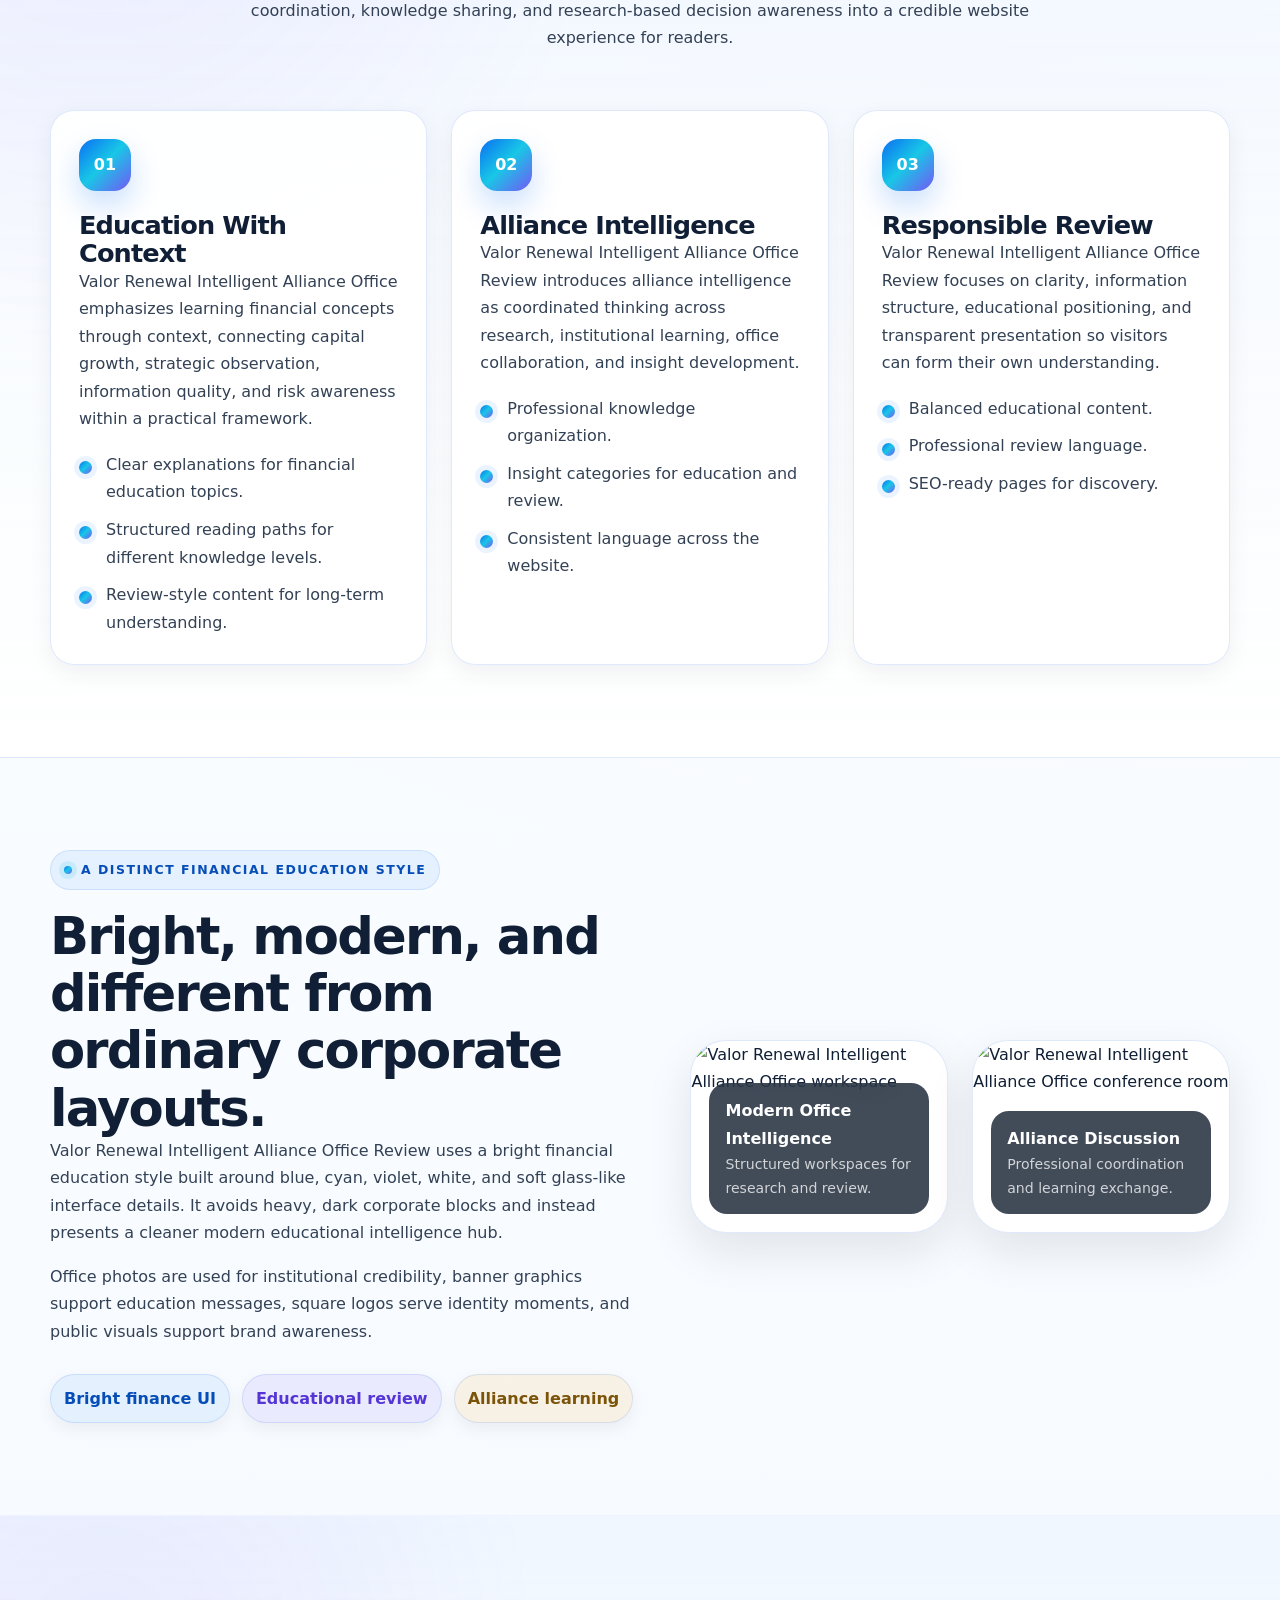
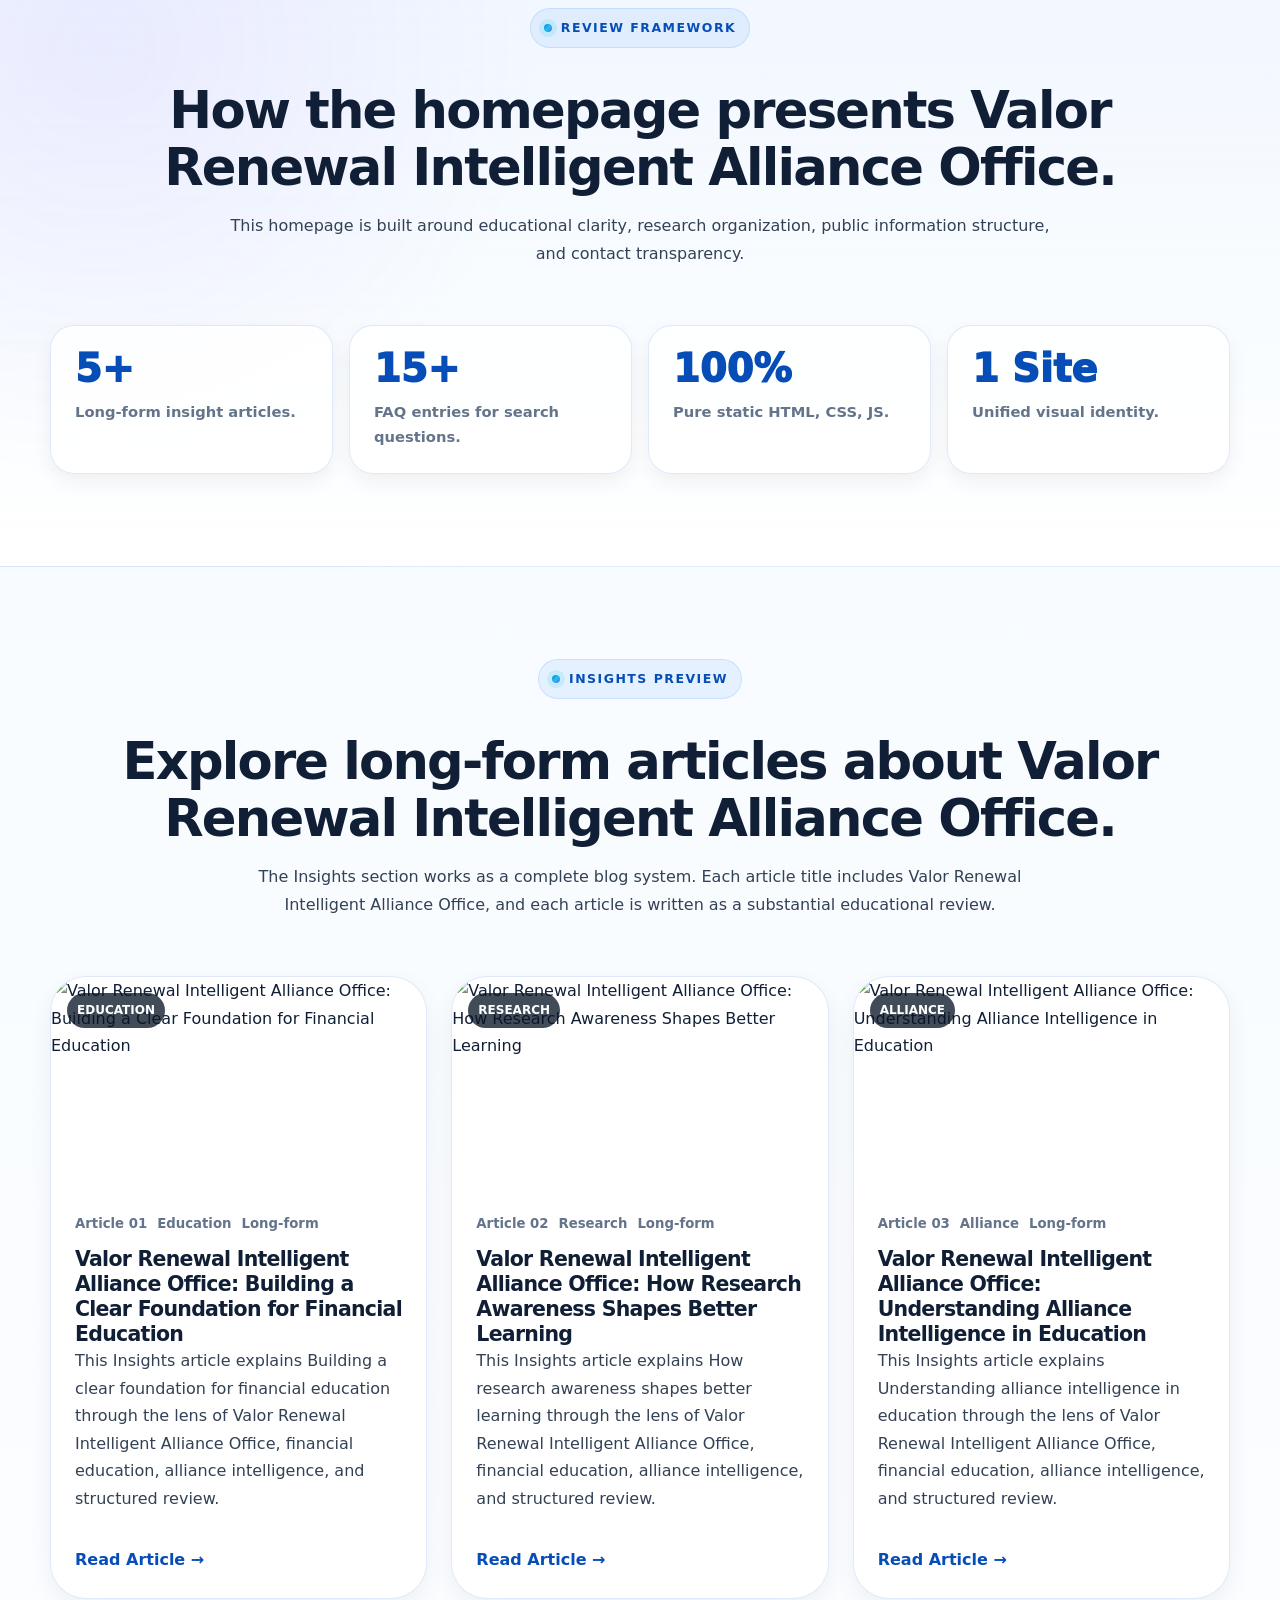
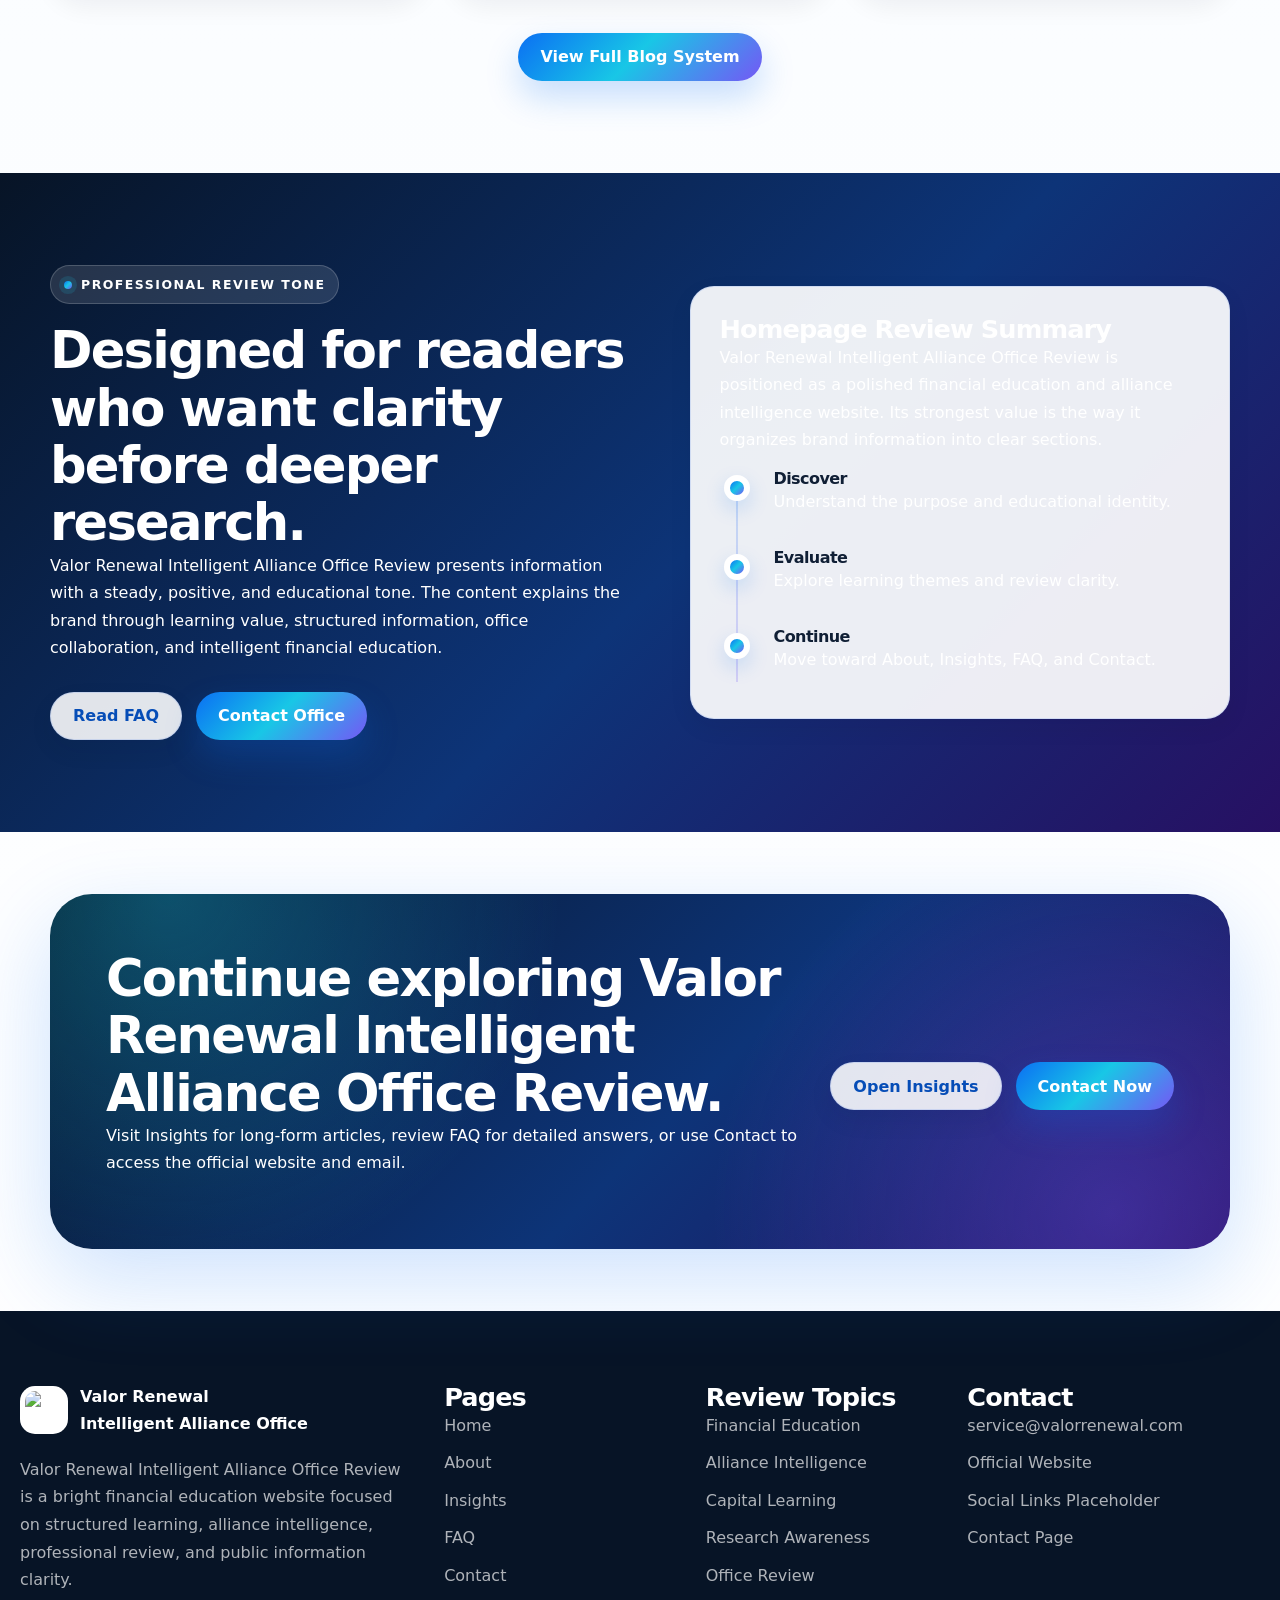
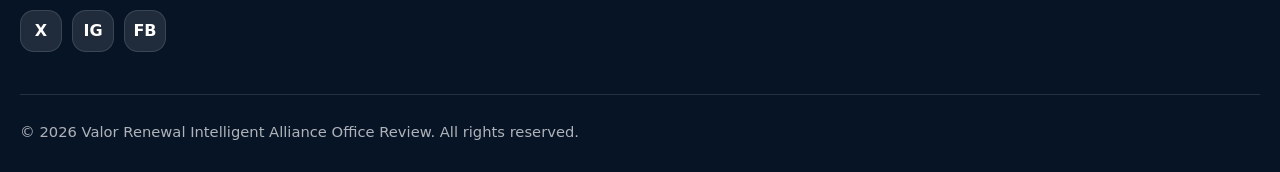
==== commit fb3bbd7f: "Update index.html" ====
--- a/index.html
+++ b/index.html
@@ -37,6 +37,6 @@
     <section class="section section-dark"><div class="container split-showcase"><div data-reveal="fade-right"><span class="eyebrow">Professional Review Tone</span><h2>Designed for readers who want clarity before deeper research.</h2><p>Valor Renewal Intelligent Alliance Office Review presents information with a steady, positive, and educational tone. The content explains the brand through learning value, structured information, office collaboration, and intelligent financial education.</p><div class="hero-actions"><a class="btn btn-secondary" href="faq.html">Read FAQ</a><a class="btn btn-primary" href="contact.html">Contact Office</a></div></div><div class="review-panel" data-reveal="fade-left"><h3>Homepage Review Summary</h3><p>Valor Renewal Intelligent Alliance Office Review is positioned as a polished financial education and alliance intelligence website. Its strongest value is the way it organizes brand information into clear sections.</p><div class="timeline"><div class="timeline-item"><span class="timeline-dot"></span><h4>Discover</h4><p>Understand the purpose and educational identity.</p></div><div class="timeline-item"><span class="timeline-dot"></span><h4>Evaluate</h4><p>Explore learning themes and review clarity.</p></div><div class="timeline-item"><span class="timeline-dot"></span><h4>Continue</h4><p>Move toward About, Insights, FAQ, and Contact.</p></div></div></div></div></section>
     <section class="section-tight"><div class="container"><div class="cta-band"><div class="cta-content"><div><h2>Continue exploring Valor Renewal Intelligent Alliance Office Review.</h2><p>Visit Insights for long-form articles, review FAQ for detailed answers, or use Contact to access the official website and email.</p></div><div class="hero-actions"><a class="btn btn-secondary" href="insights.html">Open Insights</a><a class="btn btn-primary" href="contact.html">Contact Now</a></div></div></div></div></section>
   </main>
-  <footer class="site-footer"><div class="container-wide"><div class="footer-grid"><div class="footer-col"><a class="footer-brand" href="index.html"><img src="images/LOGO2.png" alt="Valor Renewal Intelligent Alliance Office logo"><strong>Valor Renewal<br>Intelligent Alliance Office</strong></a><p>Valor Renewal Intelligent Alliance Office Review is a bright financial education website focused on structured learning, alliance intelligence, professional review, and public information clarity.</p><div class="social-row"><a class="social-link" href="#" data-placeholder-link>X</a><a class="social-link" href="#" data-placeholder-link>IG</a><a class="social-link" href="#" data-placeholder-link>FB</a></div></div><div class="footer-col"><h3>Pages</h3><div class="footer-links"><a href="index.html">Home</a><a href="about.html">About</a><a href="insights.html">Insights</a><a href="faq.html">FAQ</a><a href="contact.html">Contact</a></div></div><div class="footer-col"><h3>Review Topics</h3><div class="footer-links"><a href="insights.html">Financial Education</a><a href="insights.html">Alliance Intelligence</a><a href="insights.html">Capital Learning</a><a href="insights.html">Research Awareness</a><a href="insights.html">Office Review</a></div></div><div class="footer-col"><h3>Contact</h3><div class="footer-links"><a href="mailto:service@valorrenewal.com">service@valorrenewal.com</a><a href="https://valorrenewal.com/" target="_blank" rel="noopener noreferrer">Official Website</a><a href="contact.html">Social Links Placeholder</a><a href="contact.html">Contact Page</a></div></div></div><div class="footer-bottom"><span>© <span data-current-year></span> Valor Renewal Intelligent Alliance Office Review. All rights reserved.</span><span>Built with pure HTML, CSS, and JavaScript for GitHub Pages.</span></div></div></footer><button class="back-to-top" type="button" aria-label="Back to top">↑</button><script src="js/main.js"></script>
+  <footer class="site-footer"><div class="container-wide"><div class="footer-grid"><div class="footer-col"><a class="footer-brand" href="index.html"><img src="images/LOGO2.png" alt="Valor Renewal Intelligent Alliance Office logo"><strong>Valor Renewal<br>Intelligent Alliance Office</strong></a><p>Valor Renewal Intelligent Alliance Office Review is a bright financial education website focused on structured learning, alliance intelligence, professional review, and public information clarity.</p><div class="social-row"><a class="social-link" href="#" data-placeholder-link>X</a><a class="social-link" href="#" data-placeholder-link>IG</a><a class="social-link" href="#" data-placeholder-link>FB</a></div></div><div class="footer-col"><h3>Pages</h3><div class="footer-links"><a href="index.html">Home</a><a href="about.html">About</a><a href="insights.html">Insights</a><a href="faq.html">FAQ</a><a href="contact.html">Contact</a></div></div><div class="footer-col"><h3>Review Topics</h3><div class="footer-links"><a href="insights.html">Financial Education</a><a href="insights.html">Alliance Intelligence</a><a href="insights.html">Capital Learning</a><a href="insights.html">Research Awareness</a><a href="insights.html">Office Review</a></div></div><div class="footer-col"><h3>Contact</h3><div class="footer-links"><a href="mailto:service@valorrenewal.com">service@valorrenewal.com</a><a href="https://valorrenewal.com/" target="_blank" rel="noopener noreferrer">Official Website</a><a href="contact.html">Social Links Placeholder</a><a href="contact.html">Contact Page</a></div></div></div><div class="footer-bottom"><span>© <span data-current-year></span> Valor Renewal Intelligent Alliance Office Review. All rights reserved.</span></div></div></footer><button class="back-to-top" type="button" aria-label="Back to top">↑</button><script src="js/main.js"></script>
 </body>
-</html>+</html>
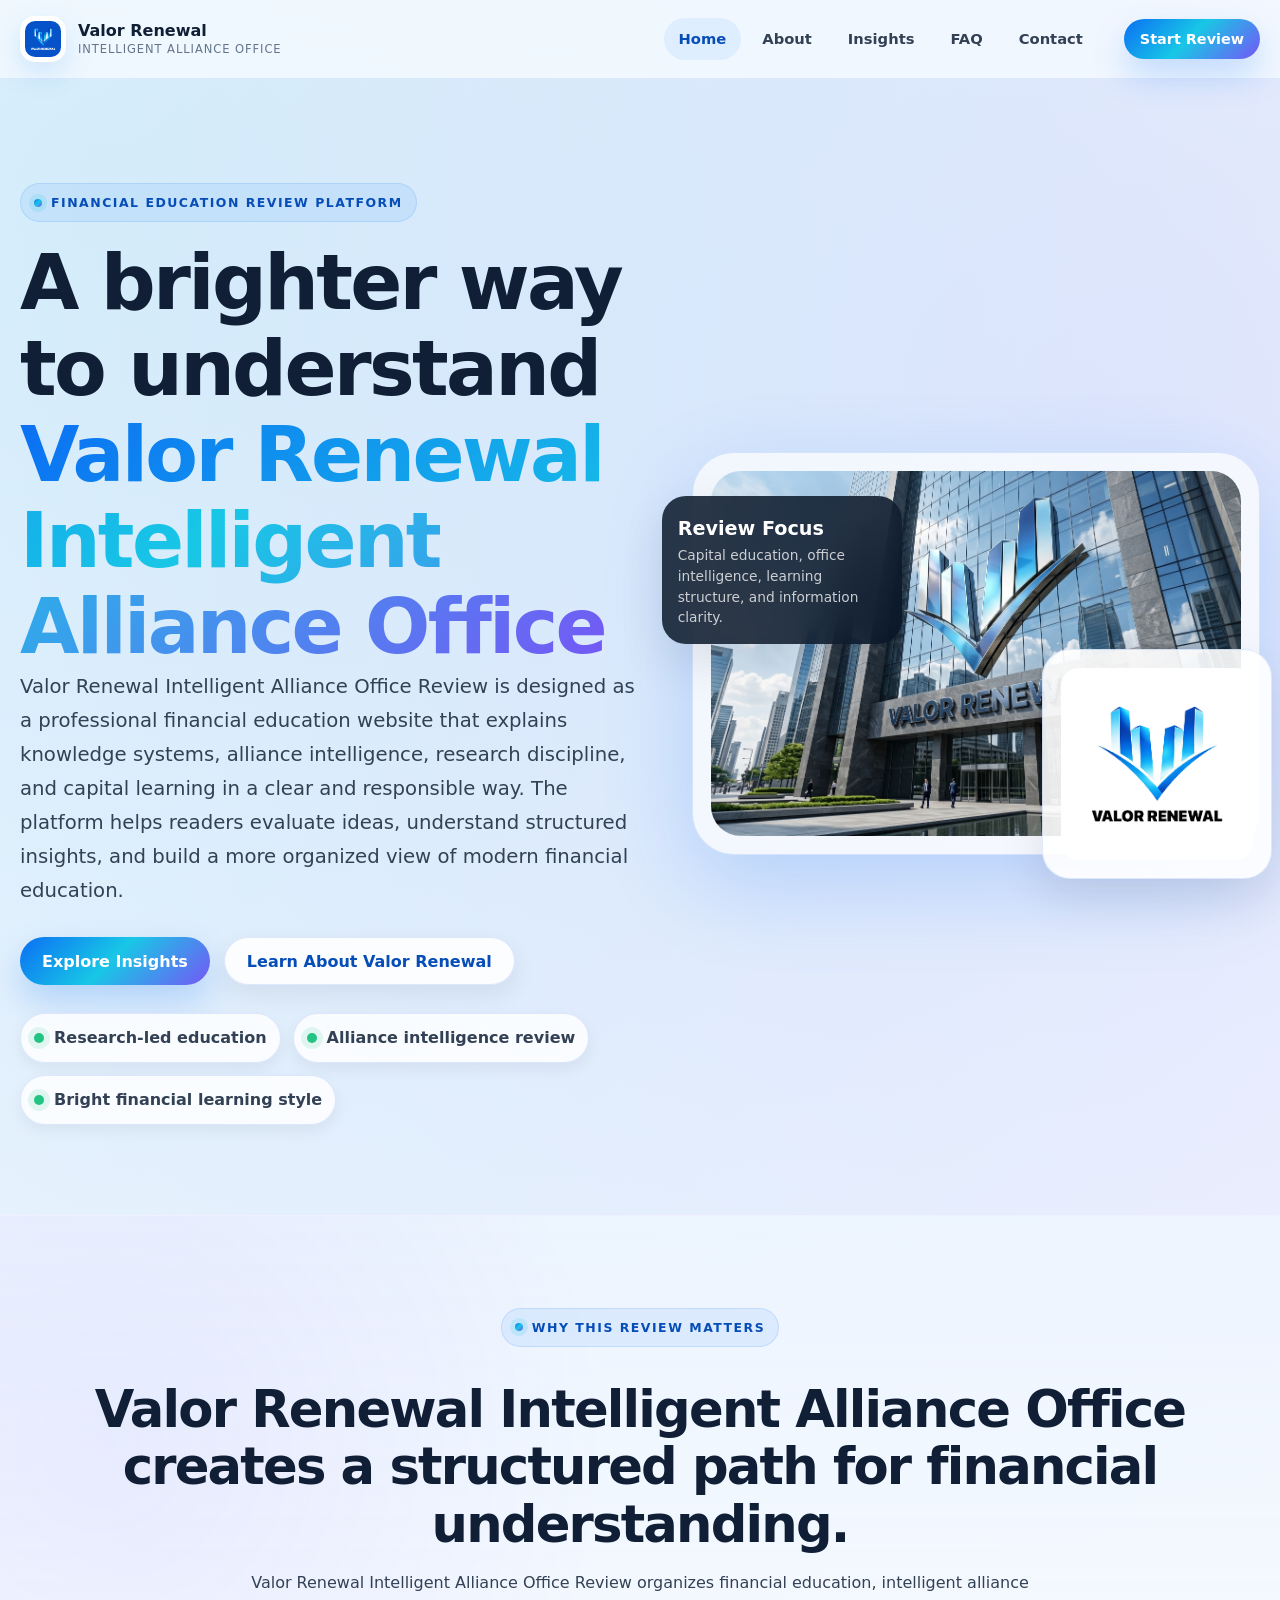
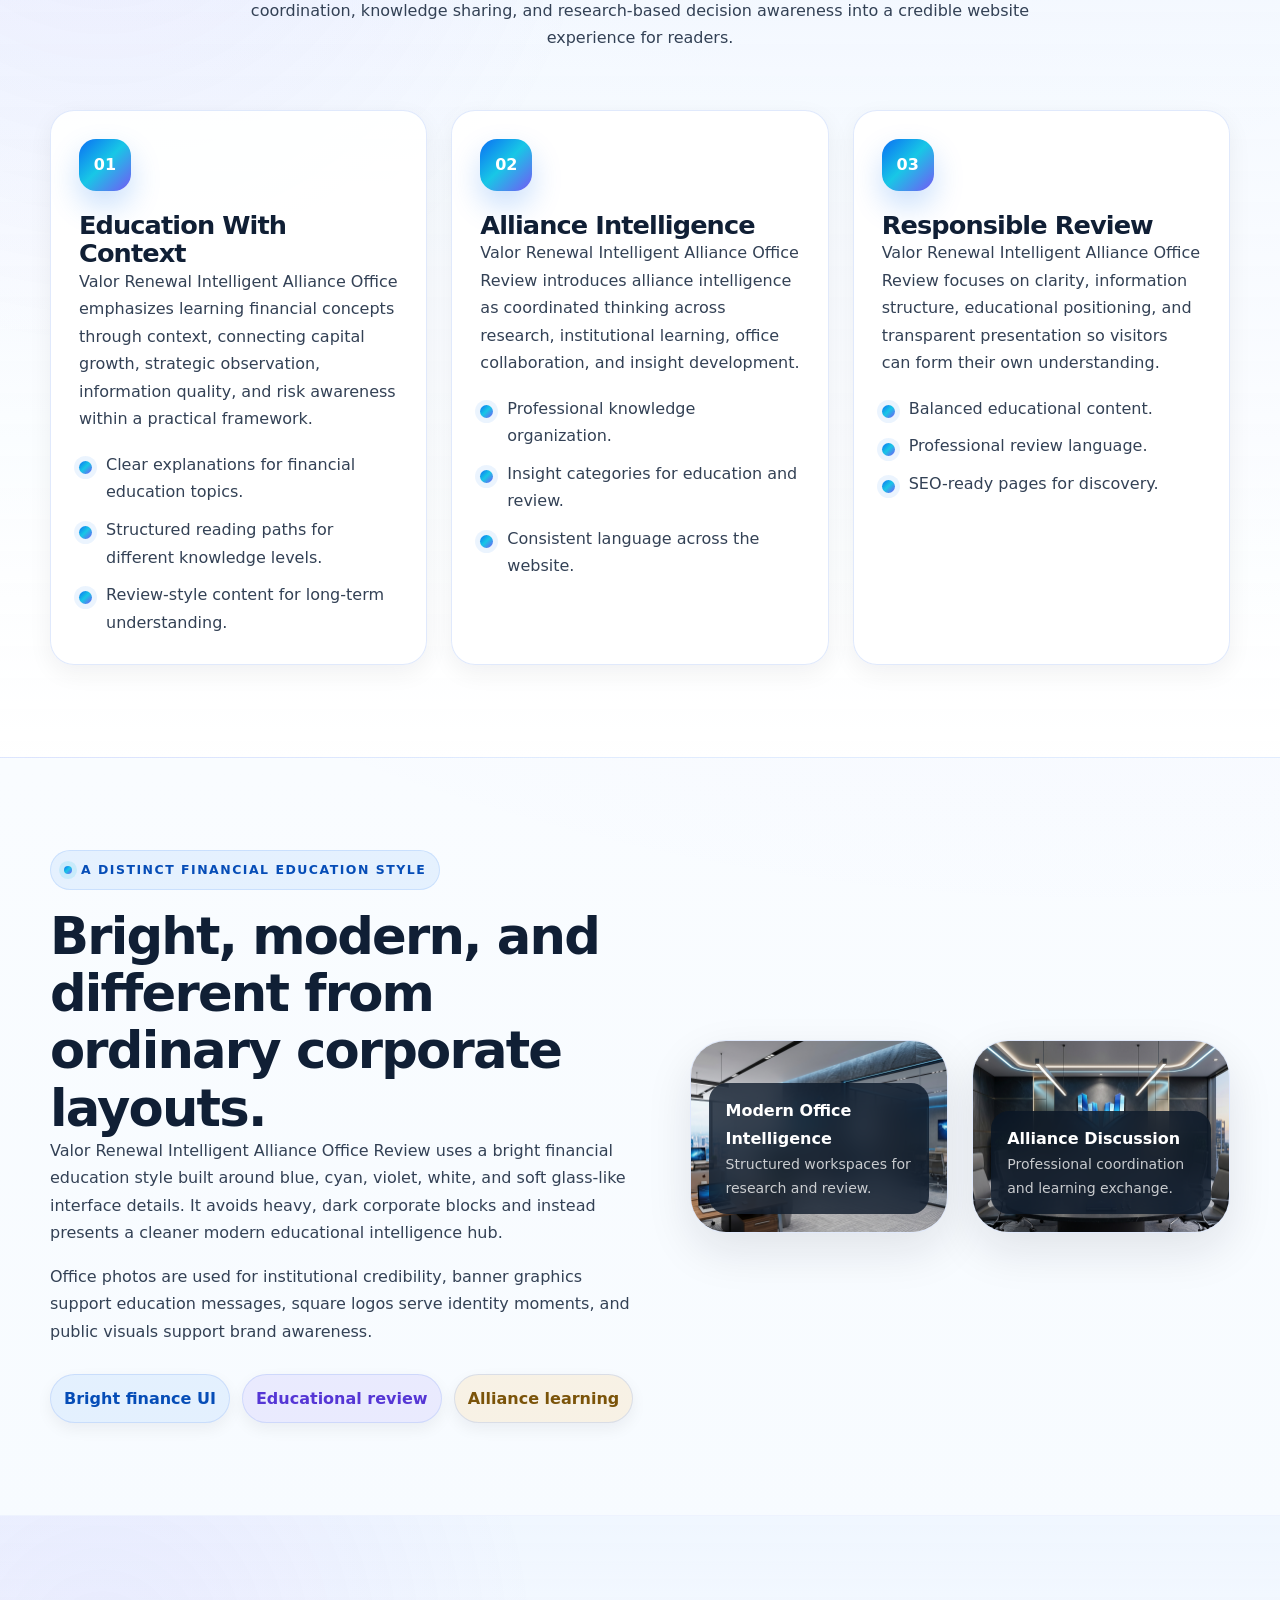
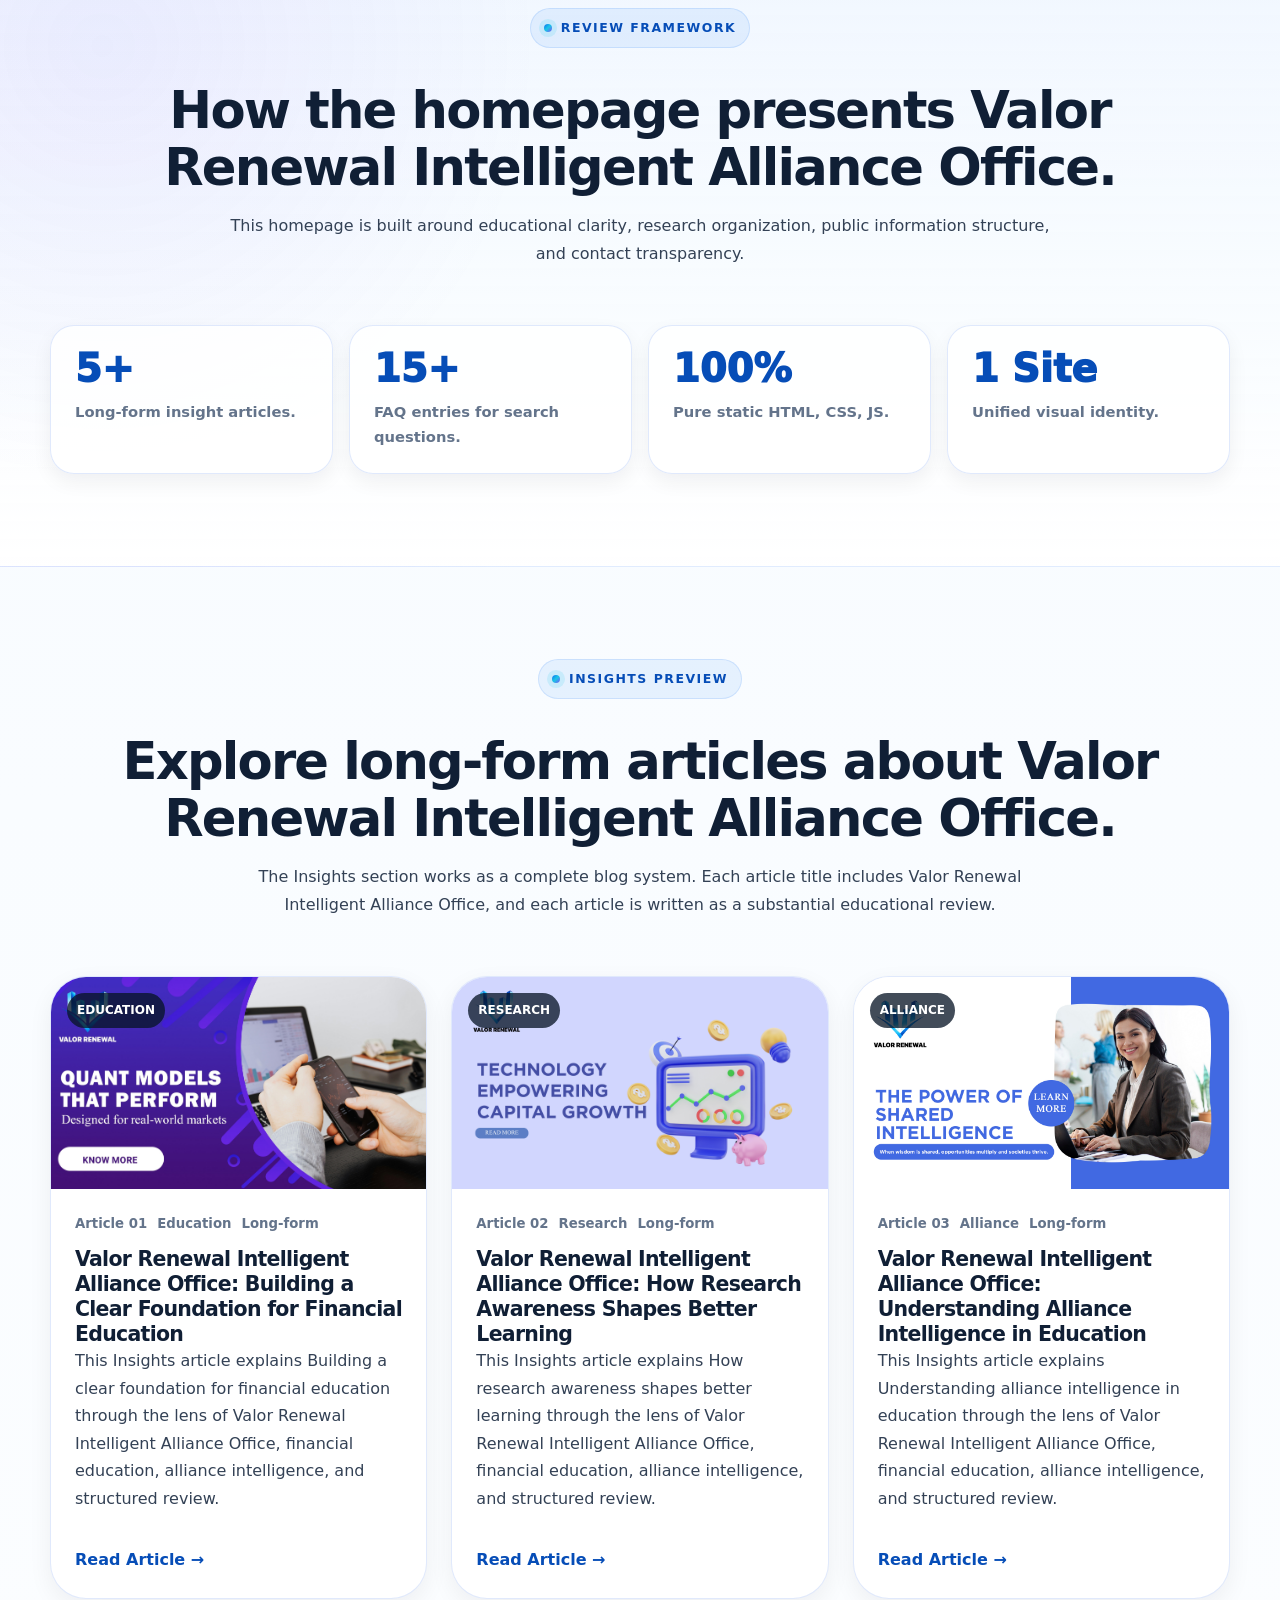
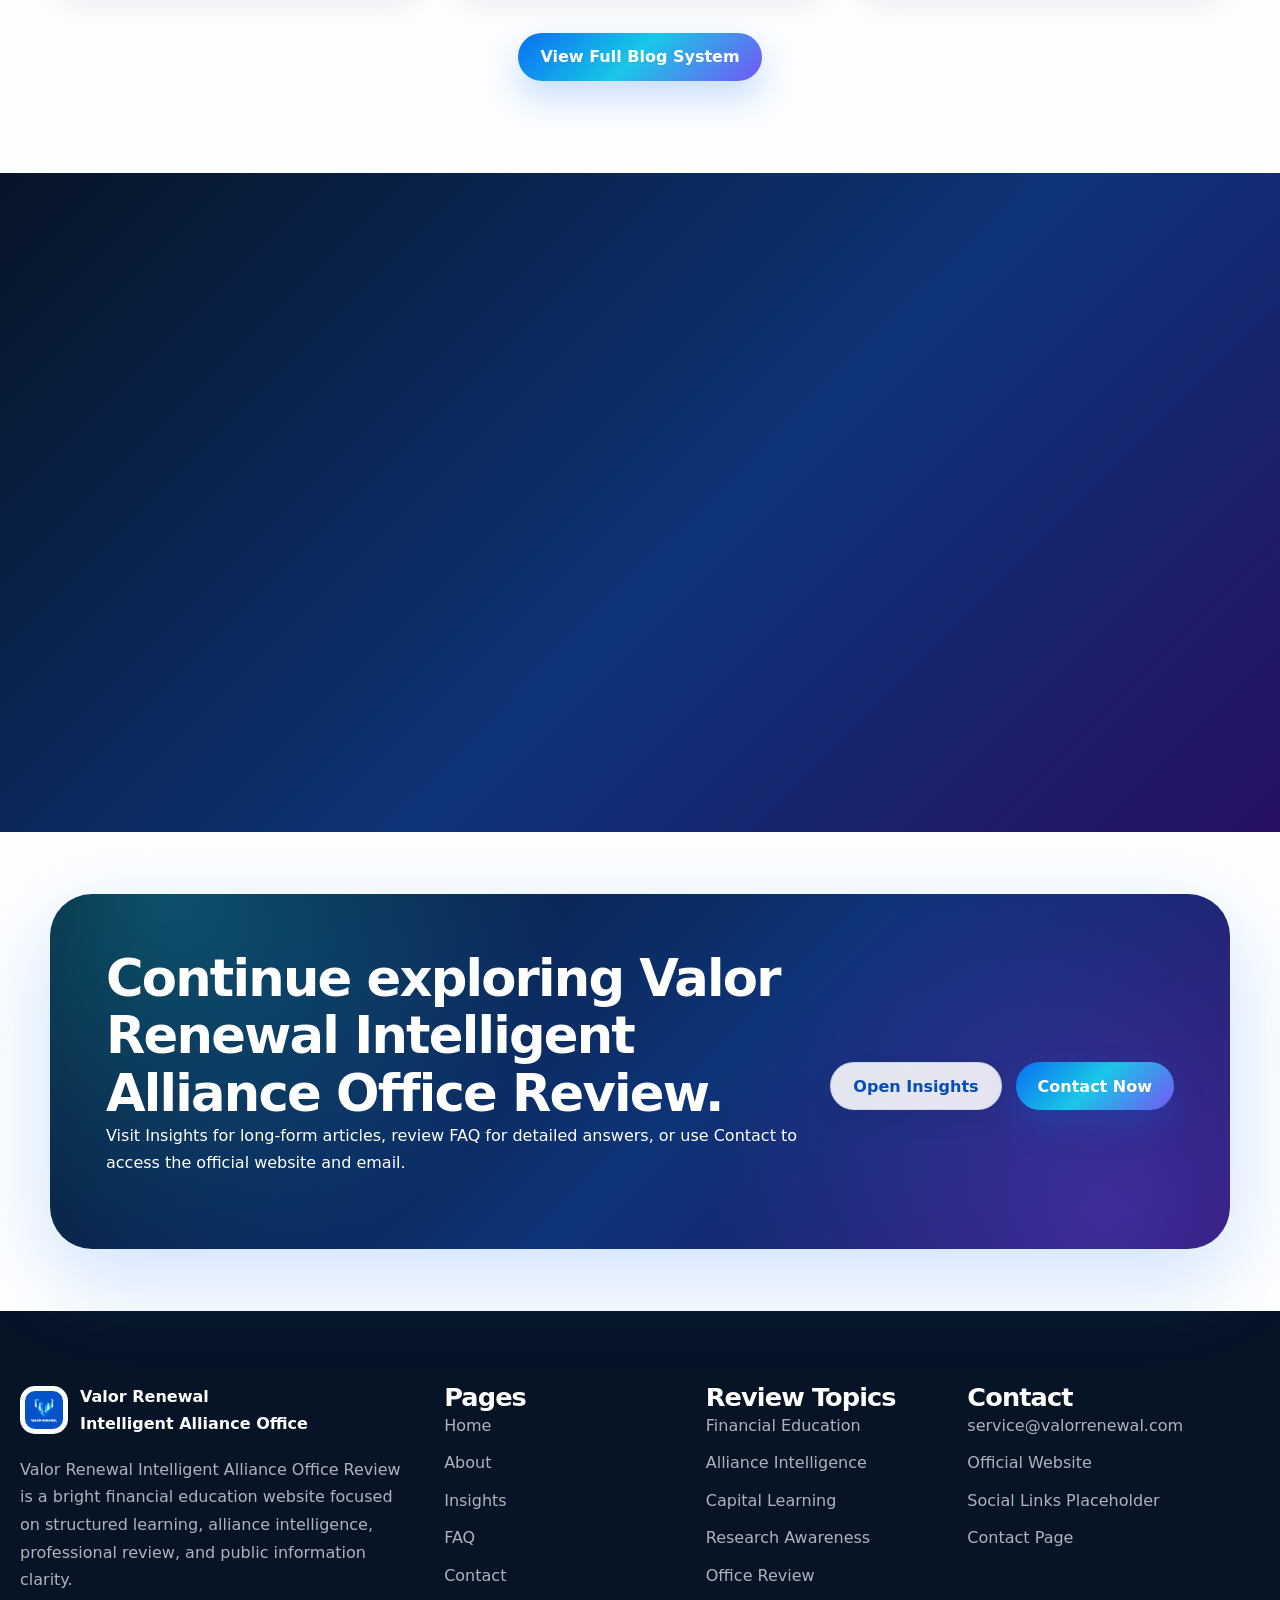
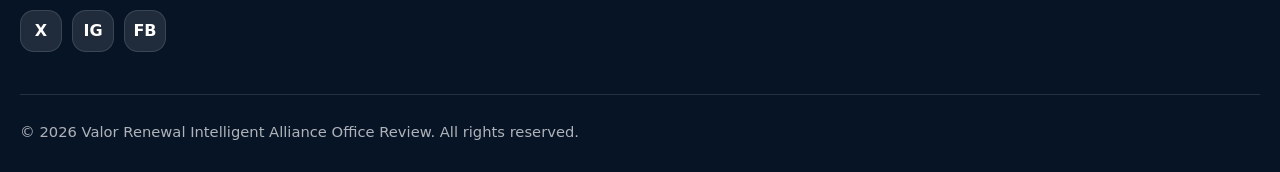
==== commit 655636f3: "Update index.html" ====
--- a/index.html
+++ b/index.html
@@ -2,6 +2,7 @@
 <html lang="en">
 <head>
   <meta charset="UTF-8">
+  <meta name="google-site-verification" content="CzWQ9TH3TKNkKMka5l6z-uQbXuJk3Nh2ZsvYnTcxpGk" />
   <meta http-equiv="X-UA-Compatible" content="IE=edge">
   <title>Valor Renewal Intelligent Alliance Office Review | Financial Education &amp; Alliance Intelligence</title>
   <meta name="viewport" content="width=device-width, initial-scale=1.0">
